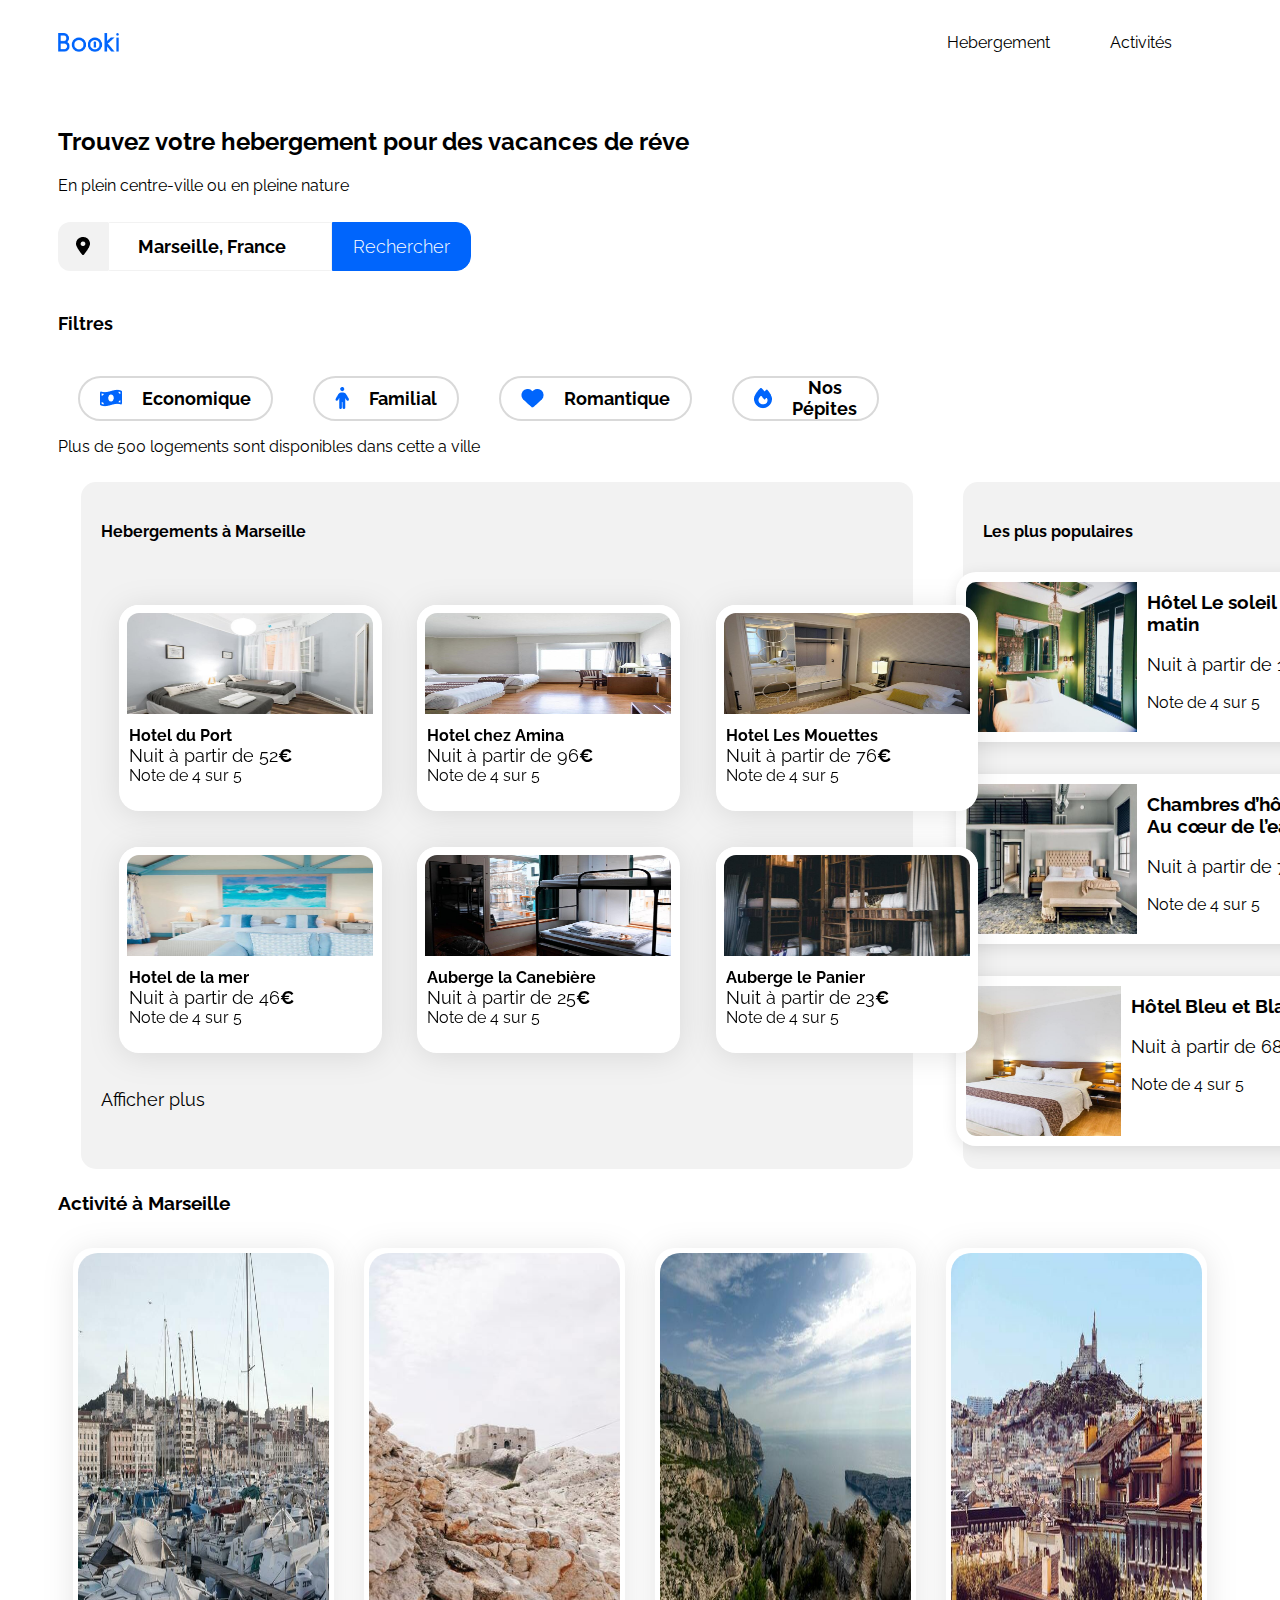
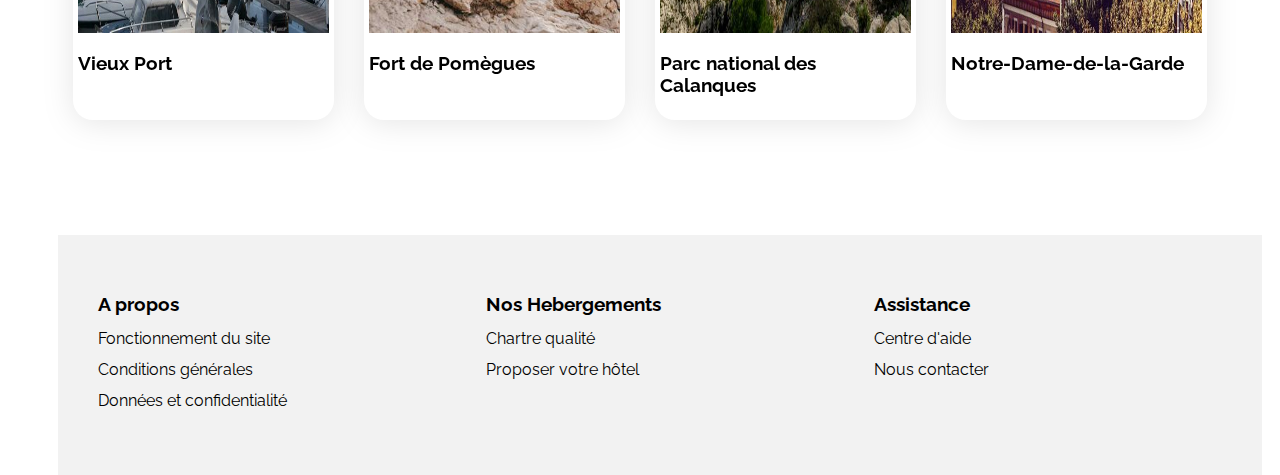
==== index.html @ b2bcaf1e "final booki" ====
<!DOCTYPE html>
<html lang="fr">

<head>
    <meta charset="UTF-8">
    <meta name="viewport" content="width=device-width, initial-scale=1.0">
    <title>Booki</title>
    <link rel="preconnect" href="https://fonts.googleapis.com">
    <link rel="preconnect" href="https://fonts.gstatic.com" crossorigin>
    <link href="https://fonts.googleapis.com/css2?family=Raleway:wght@400;500;700&display=swap" rel="stylesheet">
    <link rel="stylesheet" href="https://cdnjs.cloudflare.com/ajax/libs/font-awesome/6.2.1/css/all.min.css"
        integrity="sha512-MV7K8+y+gLIBoVD59lQIYicR65iaqukzvf/nwasF0nqhPay5w/9lJmVM2hMDcnK1OnMGCdVK+iQrJ7lzPJQd1w=="
        crossorigin="anonymous" referrerpolicy="no-referrer" />
    <!-- <link rel="stylesheet" href="./css/normalizer.css"> -->
    <link rel="stylesheet" href="./css/style.css?v=1">
</head>

<body>
    <div class="main-container">
        <header>
            <img class="imglogo" src="images/logo/Booki.png" alt="Booki">
            <div class="container-header-link"><a href="#">Hebergement</a><a href="#">Activités</a></div>
        </header>
        <h2>Trouvez votre hebergement pour des vacances de réve</h2>
        <h5>En plein centre-ville ou en pleine nature</h5>
        <form action="#" method="post">
            <div><img src="images/Marqueur.png" alt="Marqueur" /></div><input type="search"
                placeholder="Marseille, France"><button class="searchbar-smartphone" type="button"><img
                    src="images/Button.png" alt="La Loupe"></button><button class="searchbar-pc"
                type="button">Rechercher</button>
        </form>
                <h6>Filtres</h6>
        <ul class="ul-header">
            <li class="header-li"><button><img src="images/Vector.png" alt="Vector">Economique</button></li>
            <li class="header-li"><button><img src="images/bonhomme.png" alt="bonhomme">Familial</button></li>
            <li class="header-li"><button><img src="images/Coeur.png" alt="Coeur">Romantique</button></li>
            <li class="header-li"><button><img src="images/Pepite.png" alt="Pepite">Nos Pépites</button></li>
        </ul>
        <section>
            <h5>Plus de 500 logements sont disponibles dans cette a ville</h5>
        </section>
        <main>
            <section class="hebergements-and-populaires">
                <div class="hebergements">
                    <h1>Hebergements à Marseille</h1>

                    <div class="hebergementcard">
                        <article class="card">
                            <img class="img" src="images/hebergements/fred-kleber.jpg" alt="Hotel du Port">
                            <div class="card-content">
                                <div class="card-txt">
                                    <h3 class="card-title">Hotel du Port</h3>
                                    <p class="card-subtitle">Nuit à partir de 52<span class="euro">€</span></p>
                                </div>
                                <div class="card-rating">
                                    <i class="fa-xs fa-solid fa-star" aria-hidden="true"></i>
                                    <i class="fa-xs fa-solid fa-star" aria-hidden="true"></i>
                                    <i class="fa-xs fa-solid fa-star" aria-hidden="true"></i>
                                    <i class="fa-xs fa-solid fa-star" aria-hidden="true"></i>
                                    <i class="fa-xs fa-solid fa-star neutral-star" aria-hidden="true"></i>
                                    <span class="sr-only">Note de 4 sur 5</span>
                                </div>
                            </div>
                        </article>

                        <article class="card">
                            <img class="img" src="images/hebergements/febrian-zakaria.jpg" alt="Hotel chez Amina">
                            <div class="card-content">
                                <div class="card-txt">
                                    <h3 class="card-title">Hotel chez Amina</h3>
                                    <p class="card-subtitle">Nuit à partir de 96<span class="euro">€</span></p>
                                </div>
                                <div class="card-rating">
                                    <i class="fa-xs fa-solid fa-star" aria-hidden="true"></i>
                                    <i class="fa-xs fa-solid fa-star" aria-hidden="true"></i>
                                    <i class="fa-xs fa-solid fa-star" aria-hidden="true"></i>
                                    <i class="fa-xs fa-solid fa-star" aria-hidden="true"></i>
                                    <i class="fa-xs fa-solid fa-star neutral-star" aria-hidden="true"></i>
                                    <span class="sr-only">Note de 4 sur 5</span>
                                </div>
                            </div>
                        </article>
                        <article class="card">
                            <img class="img" src="images/hebergements/reisetopia.jpg" alt="Hotel Les Mouettes">
                            <div class="card-content">
                                <div class="card-txt">
                                    <h3 class="card-title">Hotel Les Mouettes</h3>
                                    <p class="card-subtitle">Nuit à partir de 76<span class="euro">€</span></p>
                                </div>
                                <div class="card-rating">
                                    <i class="fa-xs fa-solid fa-star" aria-hidden="true"></i>
                                    <i class="fa-xs fa-solid fa-star" aria-hidden="true"></i>
                                    <i class="fa-xs fa-solid fa-star" aria-hidden="true"></i>
                                    <i class="fa-xs fa-solid fa-star" aria-hidden="true"></i>
                                    <i class="fa-xs fa-solid fa-star neutral-star" aria-hidden="true"></i>
                                    <span class="sr-only">Note de 4 sur 5</span>
                                </div>
                            </div>
                        </article>

                            <article class="card">
                                <img class="img" src="images/hebergements/annie-spratt.jpg" alt="Hotel de la mer">
                                <div class="card-content">
                                    <div class="card-txt">
                                        <h3 class="card-title">Hotel de la mer</h3>
                                        <p class="card-subtitle">Nuit à partir de 46<span class="euro">€</span></p>
                                    </div>
                                    <div class="card-rating">
                                        <i class="fa-xs fa-solid fa-star" aria-hidden="true"></i>
                                        <i class="fa-xs fa-solid fa-star" aria-hidden="true"></i>
                                        <i class="fa-xs fa-solid fa-star" aria-hidden="true"></i>
                                        <i class="fa-xs fa-solid fa-star" aria-hidden="true"></i>
                                        <i class="fa-xs fa-solid fa-star neutral-star" aria-hidden="true"></i>
                                        <span class="sr-only">Note de 4 sur 5</span>
                                    </div>
                                </div>
                            </article>

                            <article class="card">
                                <img class="img" src="images/hebergements/marcus-loke.jpg" alt="Auberge la Canebière">
                                <div class="card-content">
                                    <div class="card-txt">
                                        <h3 class="card-title">Auberge la Canebière</h3>
                                        <p class="card-subtitle">Nuit à partir de 25<span class="euro">€</span></p>
                                    </div>
                                    <div class="card-rating">
                                        <i class="fa-xs fa-solid fa-star" aria-hidden="true"></i>
                                        <i class="fa-xs fa-solid fa-star" aria-hidden="true"></i>
                                        <i class="fa-xs fa-solid fa-star" aria-hidden="true"></i>
                                        <i class="fa-xs fa-solid fa-star" aria-hidden="true"></i>
                                        <i class="fa-xs fa-solid fa-star neutral-star" aria-hidden="true"></i>
                                        <span class="sr-only">Note de 4 sur 5</span>
                                    </div>
                                </div>
                            </article>


                        <article class="card">
                                <img class="img" src="images/hebergements/nicate-lee.jpg" alt="Auberge le Panier">
                                <div class="card-content">
                                    <div class="card-txt">
                                        <h3 class="card-title">Auberge le Panier</h3>
                                        <p class="card-subtitle">Nuit à partir de 23<span class="euro">€</span></p>
                                    </div>
                                    <div class="card-rating">
                                        <i class="fa-xs fa-solid fa-star" aria-hidden="true"></i>
                                        <i class="fa-xs fa-solid fa-star" aria-hidden="true"></i>
                                        <i class="fa-xs fa-solid fa-star" aria-hidden="true"></i>
                                        <i class="fa-xs fa-solid fa-star" aria-hidden="true"></i>
                                        <i class="fa-xs fa-solid fa-star neutral-star" aria-hidden="true"></i>
                                        <span class="sr-only">Note de 4 sur 5</span>
                                    </div>
                                </div>
                        </article>
                    <p>Afficher plus</p>
                    
                    </div>
                    
                </div>
                    
                <div class="populaires">
                    <h4>Les plus populaires</h4>
                    <div class="populaires-cards">
                        <article class="cards2">
                            <img src="./images/hebergements/emile-guillemot.jpg"
                                alt="Image de la chambre d'hôtel montrant un lit">
                            <div class="containercard-content2">
                                <div class="card-txt">
                                    <h3 class="card-title">Hôtel Le soleil du matin</h3>
                                    <p class="card-subtitle">Nuit à partir de 128<span class="euro">€</span></p>
                                </div>
                                <div class="card-rating">
                                    <i class="fa-xs fa-solid fa-star" aria-hidden="true"></i>
                                    <i class="fa-xs fa-solid fa-star" aria-hidden="true"></i>
                                    <i class="fa-xs fa-solid fa-star" aria-hidden="true"></i>
                                    <i class="fa-xs fa-solid fa-star" aria-hidden="true"></i>
                                    <i class="fa-xs fa-solid fa-star neutral-star" aria-hidden="true"></i>
                                    <span class="sr-only">Note de 4 sur 5</span>
                                </div>
                            </div>
                        </article>
                        <article class="cards2">
                            <img src="./images/hebergements/aw-creative.jpg"
                                alt="Image de la chambre d'hôtel montrant un lit">
                            <div class="containercard-content2">
                                <div class="card-txt">
                                    <h3 class="card-title">Chambres d’hôtes Au cœur de l’eau</h3>
                                    <p class="card-subtitle">Nuit à partir de 71<span class="euro">€</span></p>
                                </div>
                                <div class="card-rating">
                                    <i class="fa-xs fa-solid fa-star" aria-hidden="true"></i>
                                    <i class="fa-xs fa-solid fa-star" aria-hidden="true"></i>
                                    <i class="fa-xs fa-solid fa-star" aria-hidden="true"></i>
                                    <i class="fa-xs fa-solid fa-star" aria-hidden="true"></i>
                                    <i class="fa-xs fa-solid fa-star neutral-star" aria-hidden="true"></i>
                                    <span class="sr-only">Note de 4 sur 5</span>
                                </div>
                            </div>
                        </article>
                        <article class="cards2">
                            <img src="./images/hebergements/febrian-zakaria2.jpg"
                                alt="Image de la chambre d'hôtel montrant un lit">
                            <div class="containercard-content2">
                                <div class="card-txt">
                                    <h3 class="card-title">Hôtel Bleu et Blanc</h3>
                                    <p class="card-subtitle">Nuit à partir de 68<span class="euro">€</span></p>
                                </div>
                                <div class="card-rating">
                                    <i class="fa-xs fa-solid fa-star" aria-hidden="true"></i>
                                    <i class="fa-xs fa-solid fa-star" aria-hidden="true"></i>
                                    <i class="fa-xs fa-solid fa-star" aria-hidden="true"></i>
                                    <i class="fa-xs fa-solid fa-star" aria-hidden="true"></i>
                                    <i class="fa-xs fa-solid fa-star neutral-star" aria-hidden="true"></i>
                                    <span class="sr-only">Note de 4 sur 5</span>
                                </div>
                            </div>
                        </article>
                    </div>
                </div>
            </section>

            <h3 id="title-h3-marseilles">Activité à Marseille</h3>
            <div class="activites">
                <div class="cards1">
                    <img class="img2" src="images/activites/reno-laithienne.jpg" alt="Vieux Port">
                    <h3 class="card-title">Vieux Port</h3>
                </div>
                <div class="cards1">
                    <img class="img2" src="images/activites/paul-hermann.jpg" alt="Fort de Pomègues">
                    <h3 class="card-title">Fort de Pomègues</h3>
                </div>
                <div class="cards1">
                    <img class="img2" src="images/activites/kilyan-sockalingum.jpg" alt="Parc national des Calanques">
                    <h3 class="card-title">Parc national des Calanques</h3>
                </div>
                <div class="cards1">
                    <img class="img2" src="images/activites/florian-wehde.jpg" alt="Notre-Dame-de-la-Garde">
                    <h3 class="card-title">Notre-Dame-de-la-Garde</h3>
                </div>
            </div>

        </main>

        <footer>
            <div class="articlefooter">
                <h3 class="card-title-h3-footer">A propos</h3>
                <ul>
                    <li class="footer-li">Fonctionnement du site</li>
                    <li class="footer-li">Conditions générales</li>
                    <li class="footer-li">Données et confidentialité</li>
                </ul>
            </div>
            <div class="articlefooter">
                <h3 class="card-title-h3-footer">Nos Hebergements</h3>
                <ul>
                    <li class="footer-li">Chartre qualité</li>
                    <li class="footer-li">Proposer votre hôtel</li>
                </ul>
            </div>
            <div class="articlefooter">
                <h3 class="card-title-h3-footer">Assistance</h3>
                <ul>
                    <li class="footer-li">Centre d'aide</li>
                    <li class="footer-li">Nous contacter</li>
                </ul>
            </div>
        </footer>
    </div>
</body>

</html>
---- css/normalizer.css ----
/* normalize.css v8.0.1 | MIT License | github.com/necolas/normalize.css */
html {
    line-height: 1.15;
    -webkit-text-size-adjust: 100%
}

body {
    margin: 0
}

main {
    display: block
}

h1 {
    font-size: 2em;
    margin: .67em 0
}

hr {
    box-sizing: content-box;
    height: 0;
    overflow: visible
}

pre {
    font-family: monospace,monospace;
    font-size: 1em
}

a {
    background-color: transparent
}

abbr[title] {
    border-bottom: none;
    text-decoration: underline;
    text-decoration: underline dotted
}

b,strong {
    font-weight: bolder
}

code,kbd,samp {
    font-family: monospace,monospace;
    font-size: 1em
}

small {
    font-size: 80%
}

sub,sup {
    font-size: 75%;
    line-height: 0;
    position: relative;
    vertical-align: baseline
}

sub {
    bottom: -.25em
}

sup {
    top: -.5em
}

img {
    border-style: none
}

button,input,optgroup,select,textarea {
    font-family: inherit;
    font-size: 100%;
    line-height: 1.15;
    margin: 0
}

button,input {
    overflow: visible
}

button,select {
    text-transform: none
}

[type=button],[type=reset],[type=submit],button {
    -webkit-appearance: button
}

[type=button]::-moz-focus-inner,[type=reset]::-moz-focus-inner,[type=submit]::-moz-focus-inner,button::-moz-focus-inner {
    border-style: none;
    padding: 0
}

[type=button]:-moz-focusring,[type=reset]:-moz-focusring,[type=submit]:-moz-focusring,button:-moz-focusring {
    outline: 1px dotted ButtonText
}

fieldset {
    padding: .35em .75em .625em
}

legend {
    box-sizing: border-box;
    color: inherit;
    display: table;
    max-width: 100%;
    padding: 0;
    white-space: normal
}

progress {
    vertical-align: baseline
}

textarea {
    overflow: auto
}

[type=checkbox],[type=radio] {
    box-sizing: border-box;
    padding: 0
}

[type=number]::-webkit-inner-spin-button,[type=number]::-webkit-outer-spin-button {
    height: auto
}

[type=search] {
    -webkit-appearance: textfield;
    outline-offset: -2px
}

[type=search]::-webkit-search-decoration {
    -webkit-appearance: none
}

::-webkit-file-upload-button {
    -webkit-appearance: button;
    font: inherit
}

details {
    display: block
}

summary {
    display: list-item
}

template {
    display: none
}

[hidden] {
    display: none
}
---- css/style.css ----
/****** General ***********/

* {
    font-family: 'Raleway', sans-serif;
    padding: 0;
}

:root {
    --main-color: #0065FC;
    --main-bg-color: #F2F2F2;
    --filter-bg-color: #DEEBFF;
}

.fa-solid {
    color: var(--main-color);
}

.main-container {
    height: 100%;
    width: 100%;
    margin: 0 auto;
    padding: 0 50px;
    box-sizing: border-box;
}

.euro {
    font-weight: 700;
}

/****** Hebergements And Populaires ***********/

.hebergements-and-populaires {
    display: flex;
    margin: 2%;
    width: 100%;
    height: 70%;

}

/****** Hebergements ***********/

.hebergements {

    padding: 20px;
    margin-right: 25px;
    background: #F2F2F2;
    border-radius: 15px;
    height: 80%;
    width: 68%;
}

.hebergementcard {
    display: flex;
    flex-wrap: wrap;
    width: 895px;
    height: 470px;
    margin-top: 46px;
    margin-bottom: 92px;
}





h1,
h4 {
    font-size: 100%;
    margin-top: 20px;
}

/* card hebergements */


p {
    font-family: 'Raleway';
    font-style: normal;
    font-size: 18px;
    line-height: 21px;

}

.hebergements .card {

    background-color: white;
    border-radius: 20px;

    filter: drop-shadow(0px 3px 15px rgba(0, 0, 0, 0.1));
    padding: 0px 0px 26px;

    margin: 2%;
    flex: 1;

}

.hebergements .card .img {
    height: 101px;
    width: 246px;
    border-top-left-radius: 20px;
    border-top-right-radius: 20px;
    border: 8px solid #FFFFFF;
}

.hebergements .card .card-content {
    margin-left: 10px;
}

.hebergements .card .card-txt,
.hebergements .card .card-rating,
.hebergements .card .card-subtitle,
.hebergements .card .card-content .card-txt .card-title {

    margin: 0px;

}

.hebergements .card .card-rating {

    height: 10%;
}

.hebergements .card-title {
    font-size: 16px;
    margin-top: 20px;
}

/****** Populaires ***********/

.populaires {
    /* background color white populaire */
    display: flex;
    flex-direction: column;
    padding: 20px;
    margin: 0;
    margin-left: 25px;
    background: #F2F2F2;
    border-radius: 15px;
    width: 28%;
}

.populaires-cards img {
    width: 45%;
    height: 33%;
    border-top-left-radius: 20px;
    border-bottom-left-radius: 20px;
    margin-bottom: 5px;
    margin: 0;
    margin-top: 10px;
    margin-bottom: 4px;
}

.populaires-cards {
    display: flex;
    flex-direction: column;
    align-items: center;
    gap: 32px;
    width: 100%;
    height: 70%;
    margin-top: 3%;
}

.populaires-cards .card-content {
    width: 67%;
    height: 100px;
    padding-left: 15px;
    display: flex;
    flex-direction: column;
    justify-content: space-between;
    box-sizing: border-box;
}

.populaires-cards .card-content .card-subtitle {
    margin: 0;
}

.populaires-cards .card-content .card-rating {
    margin-bottom: 5px;
}

.activites {
    display: flex;
    flex-wrap: wrap;
    background: white;
    width: 100%;
    border-radius: 25px;
}

/* 
#title-h3-marseilles {
    position: relative;
    top: 20px;
    left: 20px;
}

.title-display-more {
    margin-top: 0%;
    position: relative;
    font-size: 18px;
} */

footer {
    display: flex;
    align-items: flex-start;
    padding: 20px;
    margin-top: 100px;
    justify-content: space-between;
    background-color: #F2F2F2;
    width: 100%;
    height: 200px;
    margin-bottom: -30px;
}

footer div,
footer ul {
    display: flex;
    flex-direction: column;
    align-items: left;
    height: 163px;
    width: 300px;
    margin: 0;
    padding: 0;
}

footer .card-title-h3-footer {
    text-align: left;
    margin-bottom: -7px;
}

.footer-li {
    display: flex;
    justify-content: flex-start;
    align-items: flex-start;
    text-align: left;
    margin: 0;
    flex: none;
    order: 1;
    flex-grow: 0;
    margin: 6px 0;
}

/* Activities */


.activites .cards1 .img2 {
    width: 100%;
    height: 380px;
    border-top-left-radius: 20px;
    border-top-right-radius: 20px;
}

.activites .cards1 {
    display: flex;
    flex: 20%;
    flex-direction: column;
    background-color: white;
    border-radius: 20px;
    padding: 5px;
    filter: drop-shadow(0px 3px 15px rgba(0, 0, 0, 0.1));
    margin: 15px;
    width: 50%;
}

.populaires-cards .cards2 {
    display: flex;
    width: 380px;
    height: 170px;
    background: white;
    box-shadow: 0px 3px 15px rgba(0, 0, 0, 0.1);
    border-radius: 20px;
}

.populaires-cards .cards2 img {
    padding: 10px;
    margin: 0;
    height: 150px;
}

.containercard-content2 {
    display: flex;
    flex-direction: column;
    padding: 0px;
    margin: 0;
    width: 226px;
    height: auto;
}

footer .articlefooter {
    border-top: 20px;
    border-bottom: 20px;
    border-left: 20px;
    border-right: 20px;
    display: flex;
    flex-direction: column;
    align-items: flex-start;
    padding: 20px;
    gap: 15px;
    width: 446.67px;
    height: 163px;
}

header {
    display: flex;
    align-items: center;
    justify-content: space-between;

}

header .imglogo {
    width: 61.09px;
    height: 19px;
}

header .container-header-link {
    display: flex;
    justify-content: flex-end;
}

header a {
    color: black;
    margin-top: 0;
    margin-right: 40px;
    text-decoration: none;
    padding: 25px 10px;
}

header a:hover {
    border-top: 2px solid #0065FC;
    color: #0065FC;
    margin-top: 2px;
    padding-top: -4px;
    padding-bottom: 5px;
}

h2 {
    margin-top: 50px;
}

h5 {
    margin-top: 10px;
    font-family: 'Raleway';
    font-style: normal;
    font-weight: 400;
    font-size: 16px;
    line-height: 19px;
}

.ul-header {
    display: flex;
    list-style: none;
    width: 10px;
}

ul .header-li {
    margin: 0 20px;
}

ul img {
    margin: 0 20px;
}

.header-li button {
    font-family: 'Raleway';
    font-style: normal;
    font-weight: 700;
    font-size: 18px;
    border: black;
    border: 2px solid #D9D9D9;
    border-radius: 25px;
    width: auto;
    display: flex;
    justify-content: space-around;
    align-items: center;
    height: 45px;
    text-align: center;
    vertical-align: center;
    padding-right: 20px;
    background-color: white;
}

.header-li button:hover {
    background-color: #DEEBFF;
}


.main-container .header-li {
    font-family: 'Raleway';
    font-style: normal;
    font-weight: 700;
    font-size: 18px;
    line-height: 21px;
    text-align: center;
}

.main-container h6 {
    font-family: 'Raleway';
    font-style: normal;
    font-weight: 700;
    font-size: 18px;
    line-height: 21px;
    text-align: left;
}

/* Formulaire */

.searchbar-pc {
    display: block;
}

.searchbar-smartphone {
    display: none;
}

form div,
input,
form button {
    height: 49px;
}

form {
    display: flex;
    align-items: center;
}

form div {
    width: 50px;
    background: #F2F2F2;
    border-top-left-radius: 25%;
    border-bottom-left-radius: 25%;
}

form div img {
    position: relative;
    width: 14px;
    height: 18px;
    left: 18px;
    top: 15px;
}

form button {
    border: none;
    background: #0065FC;
    border: 1px solid #0065FC;
    border-radius: 0px 15px 15px 0px;
    font-family: 'Raleway';
    font-style: normal;
    font-weight: 300;
    font-size: 18px;
    line-height: 21px;
    text-align: center;
    color: #FFFFFF;
    padding: 0 20px;
}

form input {
    border-radius: 1.5%;
    border: solid 0.9px #F2F2F2;
    font-family: 'Raleway';
    font-style: normal;
    font-weight: 700;
    font-size: 18px;
}

form input::placeholder {
    color: black;
    text-align: center;
}

ul .header-li:last-child button {
    width: 100%;
}

/* Le code ci-dessous correspond à la version responsive uniquement */
/****** Media queries ***********/


@media (max-width: 1024px) {

    header {
        width: 85%;
    }

    .activites {
        width: 85%;
        padding-top: 37px;
    }

    h6 {
        width: 85%;
    }

    .activites .cards1 {
        width: 170px;
        display: flex;
        flex: 1 0 90px;
        height: 293px;
    }

    .activites .cards1 .img2 {
        width: 100%;
        height: 200px;
        border-top-left-radius: 20px;
        border-top-right-radius: 20px;
    }

    .main-container {
        height: 100%;
        width: 100%;
        padding: 0px;
        margin: 0 43px;
    }

    .container-header-link {
        margin-right: -40px;
    }

    .hebergements-and-populaires {
        margin: 0;
        flex-direction: column;
        width: 85%;
    }

    .hebergements {
        margin: 0;
        width: 100%;

    }

    .hebergementcard {
        width: 718px;
        height: 554px;
        margin-left: 31px;
        margin: 0 0px;
        padding: 0px;

    }

    .hebergements .card .img {
        width: 195px;
    }

    .hebergements article.card {
        flex: 1;
        width: 177px;
        height: 165px;

    }

    #title-h3-marseilles {
        top: 32px;
    }

    .populaires {
        flex: 85%;
        margin-left: 0;
        margin-top: 25px;
        width: 100%;
        padding-bottom: 43px;
    }

    .populaires-cards {
        display: flex;
        flex-direction: row;
        width: 100%;
    }

    .populaires-cards .cards2 {
        width: 222px;
        height: auto;

    }

    .populaires-cards .card-title {
        font-size: 14px;
    }

    .populaires-cards .card-subtitle {
        font-size: 13px;
    }

    .ul-header {
        display: flex;
        margin: 27px;
        width: 279px;
    }

    footer {
        display: flex;
        width: 85%;
    }

    footer div,
    footer ul {
        width: 100%;
    }

    footer .articlefooter {
        padding: 0px;
        width: 30%;
    }


    .populaires-cards .cards2 img {
        height: 122px;

    }

    ul .header-li button {
        font-size: 13px;
        margin-left: 0px;
        width: 155px;
    }

    ul .header-li {
        margin: 0 23px;

    }

    ul .header-li:last-child button {
        margin-right: 0;
    }

}


@media (max-width: 768px) {

    .searchbar-pc {
        display: none;
    }

    .searchbar-smartphone {
        display: block;
    }

    form button {
        border: none;
        background: none;
        border: none;
        border-radius: 0px 15px 15px 0px;
        font-family: 'Raleway';
        font-style: normal;
        font-weight: 300;
        font-size: 18px;
        line-height: 21px;
        text-align: center;
        color: #FFFFFF;
        padding: 0;
    }

    .main-container {
        padding: 0;
        margin: 0;
    }

    .imglogo,
    h2,
    h5 {
        display: block;
        width: 100%;
        margin: 0 auto;
        margin-bottom: 10px;
    }

    header {
        display: block;
        width: 100%;
        flex-direction: column;
        margin: 0 auto;
        margin-top: 35px;
        margin-bottom: 30px;
        width: 100%;

    }

    header .container-header-link a {
        border-top: 0px;
        width: 100%;
        margin: 0;
        border-bottom: 2px solid lightgrey;
        text-align: center;
    }

    header .container-header-link a:hover {
        border-bottom: 2px solid #0065FC;
    }

    header .container-header-link {
        max-width: 768px;
        margin: 0;
    }

    h5,
    h2 {
        inline-size: 370px;
        overflow-wrap: break-word;
        margin-top: 20px;
        margin-bottom: 20px;
        font-size: 1.5rem;
    }

    h6 {
        margin-left: 19px;
    }

    form {
        margin: 35px 11px;
    }

    .ul-header {
        display: flex;
        flex-wrap: wrap;
        width: 100%;
        margin: 0 auto;
    }

    .header-li button {
        padding: 20px;

    }

    .header-li {
        padding: 9px;
        width: 121px;
        margin: 0;
    }

    .hebergements-and-populaires {
        display: flex;
        flex-direction: column-reverse;
        max-width: 768px;
        width: 110%;
    }

    .hebergementcard {
        margin-top: 91px;
        margin-left: 0px;
        width: 100%;
        margin-top: 10px;
        height: 100%;
    }

    .hebergements .card .img {
        width: 307.33px;
        height: 124px;
    }

    .hebergements article.card {
        width: 404px;
        height: 200px;
        margin: 20px 0;
    }

    h1,
    h4 {
        font-size: 100%;
    }

    .activites {
        display: flex;
        flex-direction: column;
        height: 100%;
        margin: 0 auto;
        padding: 0;
        width: 100%;
    }

    .cards1 .img2 {
        width: 307px;;
        height: 141px;
    }

    /* Populaires */

    .populaires-cards {
        display: flex;
        flex-direction: column;
        width: 119%;
        height: auto;

    }

    .populaires-cards .cards2 {
        display: flex;
        align-items: center;
        width: 345px;
        height: 145px;
    }

    .populaires-cards .cards2 img {
        max-width: 90.67px;
        max-height: 126px;
    }

    .populaires {
        display: block;
        margin: 0;
        align-items: center;
        width: 87%;
        padding: 10px;
        margin-left: 0px;
    }

    .populaires-cards {
        display: flex;
        flex-direction: column;
        width: 100%;
    }

    .hebergements {
        display: flex;
        flex-wrap: wrap;
        width: 108px;
        background: none;
    }

    #title-h3-marseilles {
        margin-left: 21px;
    }

    .activites .cards1 {
        display: flex;
        margin: 30px 16px;
        width: 86%;
        height: auto;
    }

    footer {
        display: flex;
        flex-direction: column;
        height: 473px;
        margin: 0;
        padding: 0 0 20px 0;
        margin-top: 20px;
        width: 100%;
    }

    h5 {
        font-size: 14px;
    }

    ul img {
        margin-left: 0px;
        margin-right: 0px;
        padding: 0px;
    }

    footer .articlefooter {
        padding: 0px;
        width: 58%;
    }

    main,
    .activites {
        height: auto;
    }
}
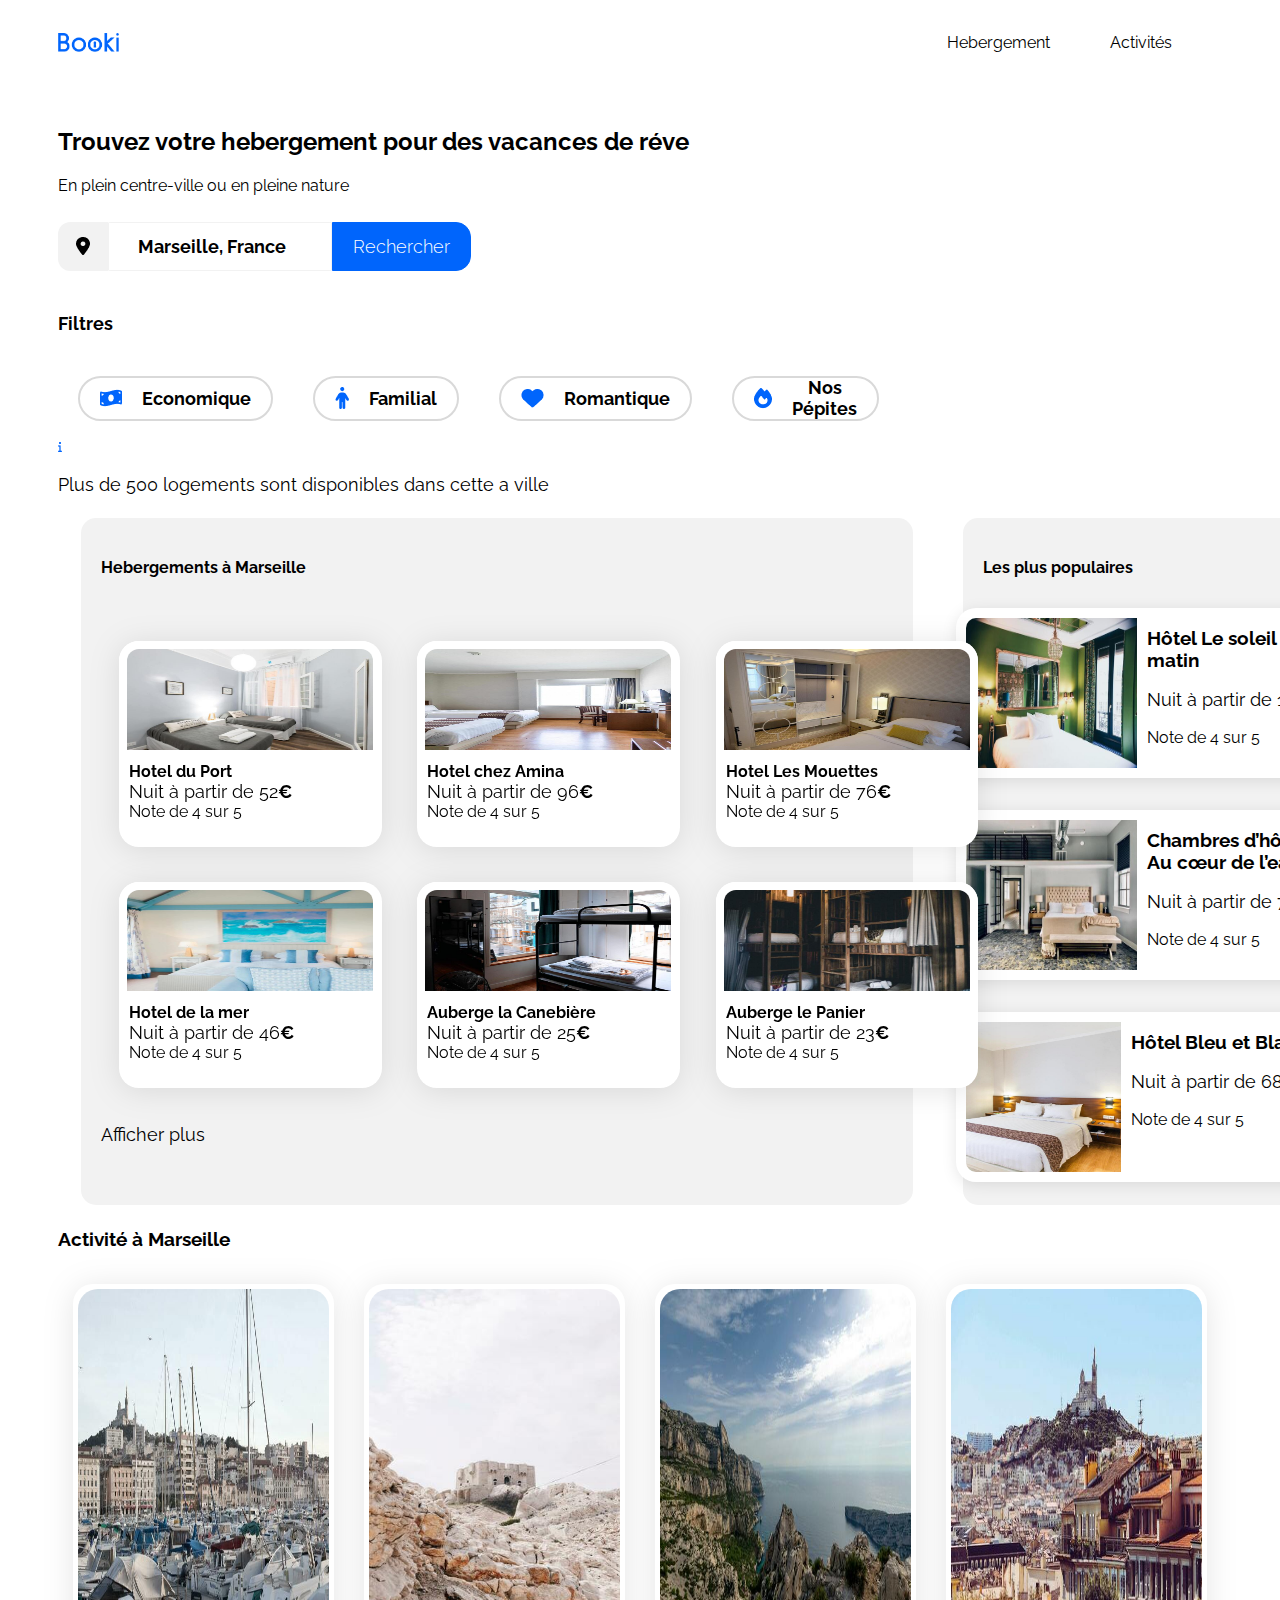
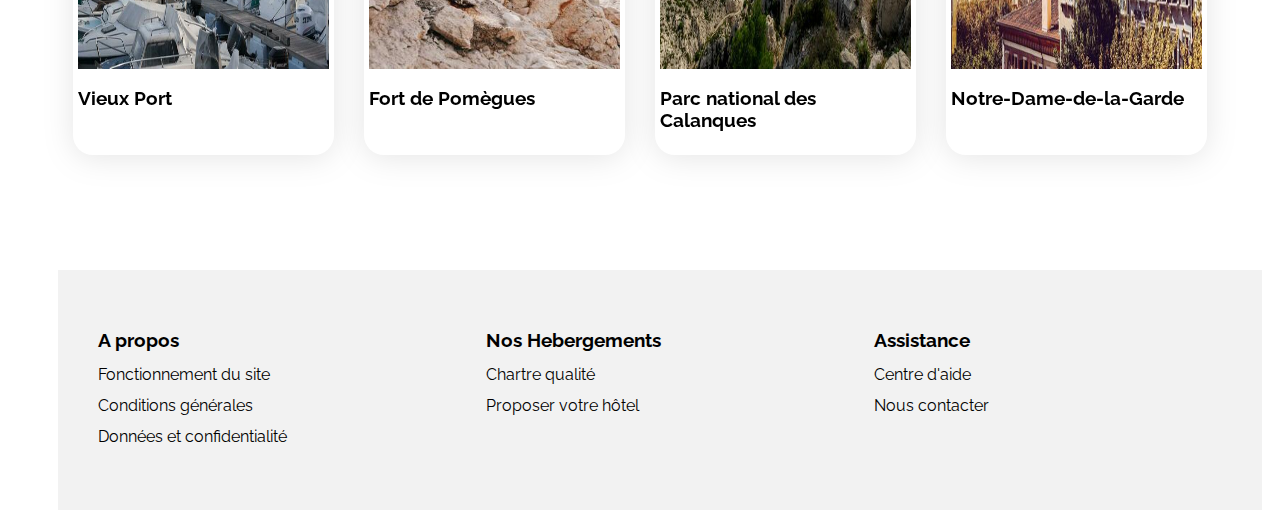
==== commit c63fced0: "modification responsive tabelle/mobile" ====
--- a/index.html
+++ b/index.html
@@ -36,9 +36,9 @@
             <li class="header-li"><button><img src="images/Coeur.png" alt="Coeur">Romantique</button></li>
             <li class="header-li"><button><img src="images/Pepite.png" alt="Pepite">Nos Pépites</button></li>
         </ul>
-        <section>
-            <h5>Plus de 500 logements sont disponibles dans cette a ville</h5>
-        </section>
+        
+            <img src="images/info.png"alt="info"><p>Plus de 500 logements sont disponibles dans cette a ville</p>
+        
         <main>
             <section class="hebergements-and-populaires">
                 <div class="hebergements">
--- a/css/style.css
+++ b/css/style.css
@@ -184,18 +184,7 @@
     border-radius: 25px;
 }
 
-/* 
-#title-h3-marseilles {
-    position: relative;
-    top: 20px;
-    left: 20px;
-}
-
-.title-display-more {
-    margin-top: 0%;
-    position: relative;
-    font-size: 18px;
-} */
+
 
 footer {
     display: flex;
@@ -464,9 +453,7 @@
     text-align: center;
 }
 
-ul .header-li:last-child button {
-    width: 100%;
-}
+
 
 /* Le code ci-dessous correspond à la version responsive uniquement */
 /****** Media queries ***********/
@@ -479,7 +466,7 @@
     }
 
     .activites {
-        width: 85%;
+        width: 75%;
         padding-top: 37px;
     }
 
@@ -509,7 +496,7 @@
     }
 
     .container-header-link {
-        margin-right: -40px;
+        margin-right: 66px;
     }
 
     .hebergements-and-populaires {
@@ -520,7 +507,7 @@
 
     .hebergements {
         margin: 0;
-        width: 100%;
+        width: 82%;;
 
     }
 
@@ -552,7 +539,7 @@
         flex: 85%;
         margin-left: 0;
         margin-top: 25px;
-        width: 100%;
+        width: 82%;
         padding-bottom: 43px;
     }
 
@@ -563,7 +550,7 @@
     }
 
     .populaires-cards .cards2 {
-        width: 222px;
+        width: 30%;
         height: auto;
 
     }
@@ -584,7 +571,7 @@
 
     footer {
         display: flex;
-        width: 85%;
+        width: 69%;
     }
 
     footer div,
@@ -610,19 +597,20 @@
     }
 
     ul .header-li {
-        margin: 0 23px;
-
-    }
-
-    ul .header-li:last-child button {
-        margin-right: 0;
-    }
+        margin: 0px 13px;
+
+    }
+
 
 }
 
 
 @media (max-width: 768px) {
 
+    p{
+        margin-right: 72px;
+        margin-left: 22px;
+}
     .searchbar-pc {
         display: none;
     }
@@ -651,15 +639,22 @@
         margin: 0;
     }
 
-    .imglogo,
+    
     h2,
     h5 {
         display: block;
         width: 100%;
         margin: 0 auto;
         margin-bottom: 10px;
-    }
-
+        
+    }
+
+    header .imglogo{
+        margin: 0 153px;
+        margin-bottom: 10px;
+
+    }
+    
     header {
         display: block;
         width: 100%;
@@ -709,17 +704,18 @@
         display: flex;
         flex-wrap: wrap;
         width: 100%;
-        margin: 0 auto;
-    }
-
-    .header-li button {
-        padding: 20px;
-
-    }
-
-    .header-li {
+        margin: 0 0px;
+    }
+
+    ul .header-li button {
+        width: 138px;
+        margin-left: 13px;
+        padding: 6px;
+    }
+
+    ul .header-li {
         padding: 9px;
-        width: 121px;
+        width: 147px;
         margin: 0;
     }
 
@@ -739,7 +735,7 @@
     }
 
     .hebergements .card .img {
-        width: 307.33px;
+        width: 295px;
         height: 124px;
     }
 
@@ -752,6 +748,7 @@
     h1,
     h4 {
         font-size: 100%;
+        margin-left: 10px;
     }
 
     .activites {
@@ -763,9 +760,9 @@
         width: 100%;
     }
 
-    .cards1 .img2 {
-        width: 307px;;
-        height: 141px;
+    .activites .cards1 .img2 {
+        width: 313px;
+        height: 134px;
     }
 
     /* Populaires */
@@ -781,7 +778,7 @@
     .populaires-cards .cards2 {
         display: flex;
         align-items: center;
-        width: 345px;
+        width: 331px;
         height: 145px;
     }
 
@@ -794,7 +791,7 @@
         display: block;
         margin: 0;
         align-items: center;
-        width: 87%;
+        width: 85%;
         padding: 10px;
         margin-left: 0px;
     }
@@ -802,7 +799,7 @@
     .populaires-cards {
         display: flex;
         flex-direction: column;
-        width: 100%;
+        width: 98%;
     }
 
     .hebergements {
@@ -852,4 +849,5 @@
     .activites {
         height: auto;
     }
+
 }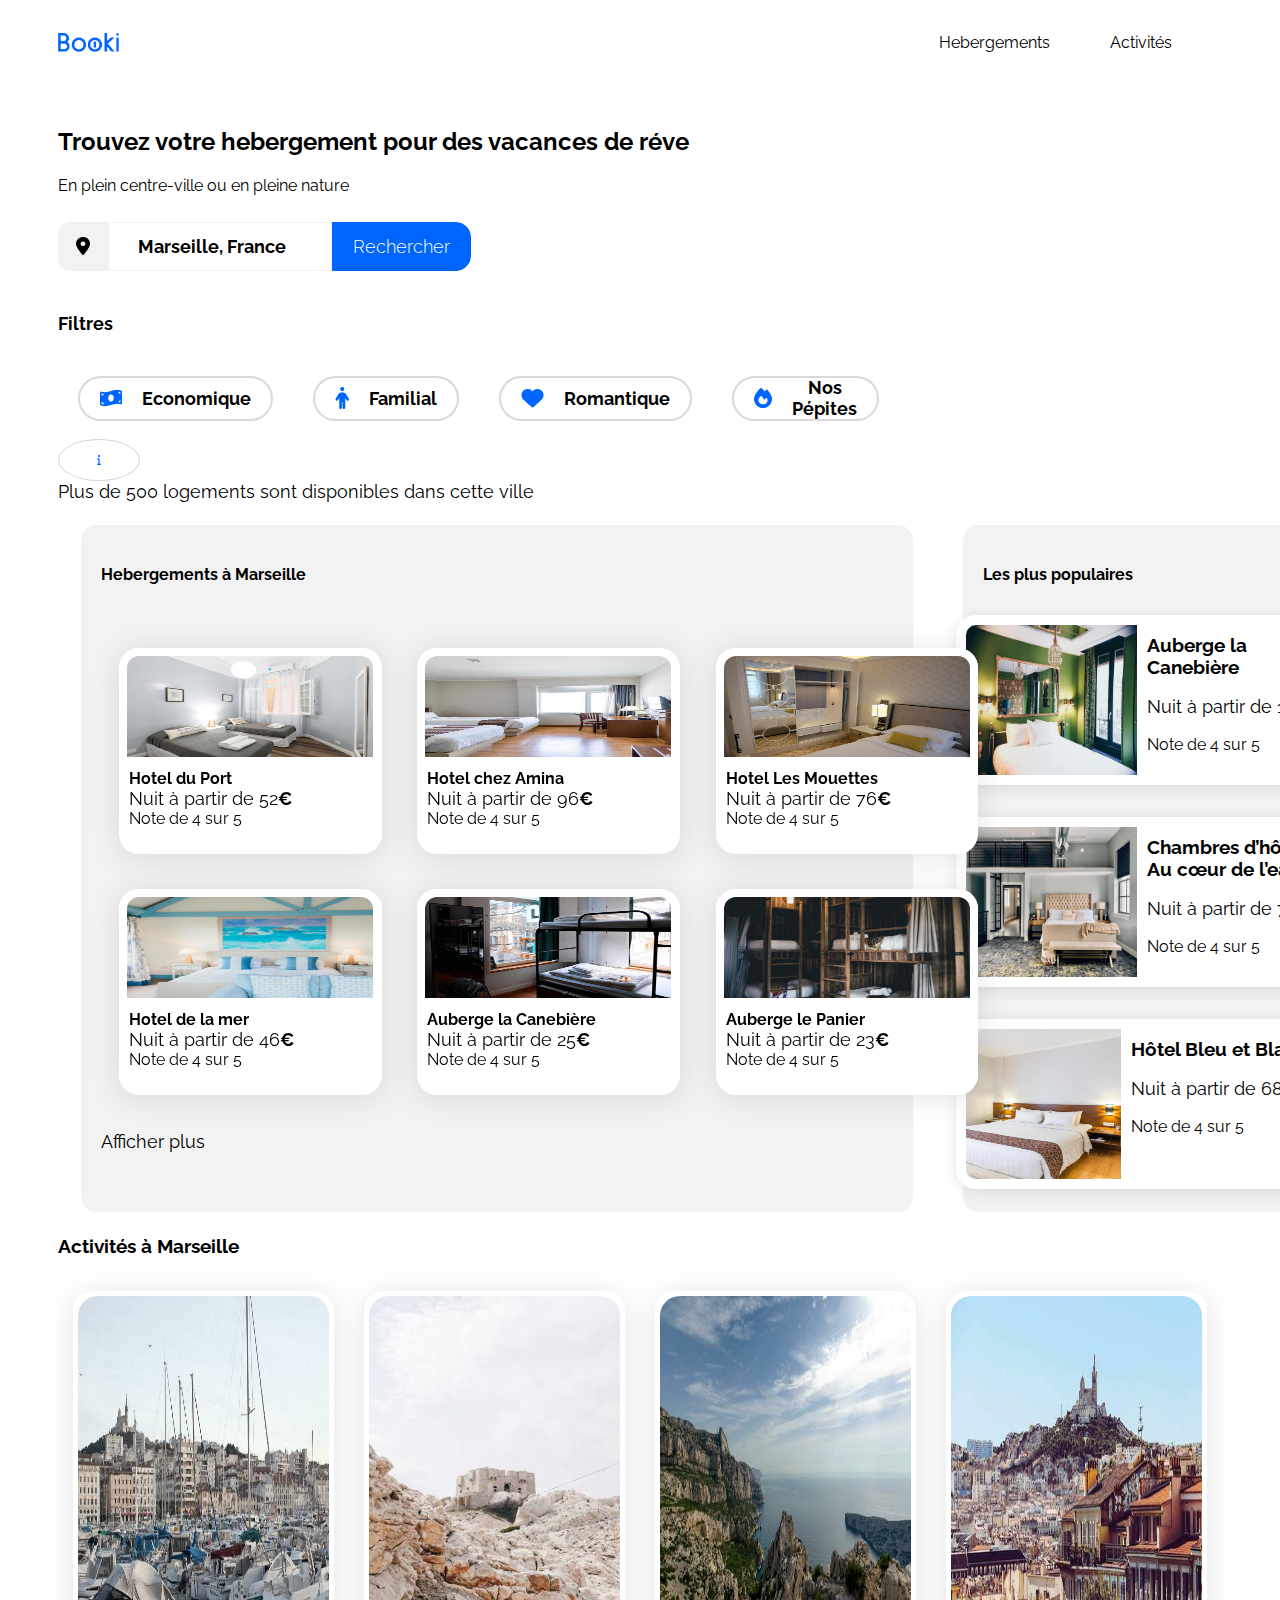
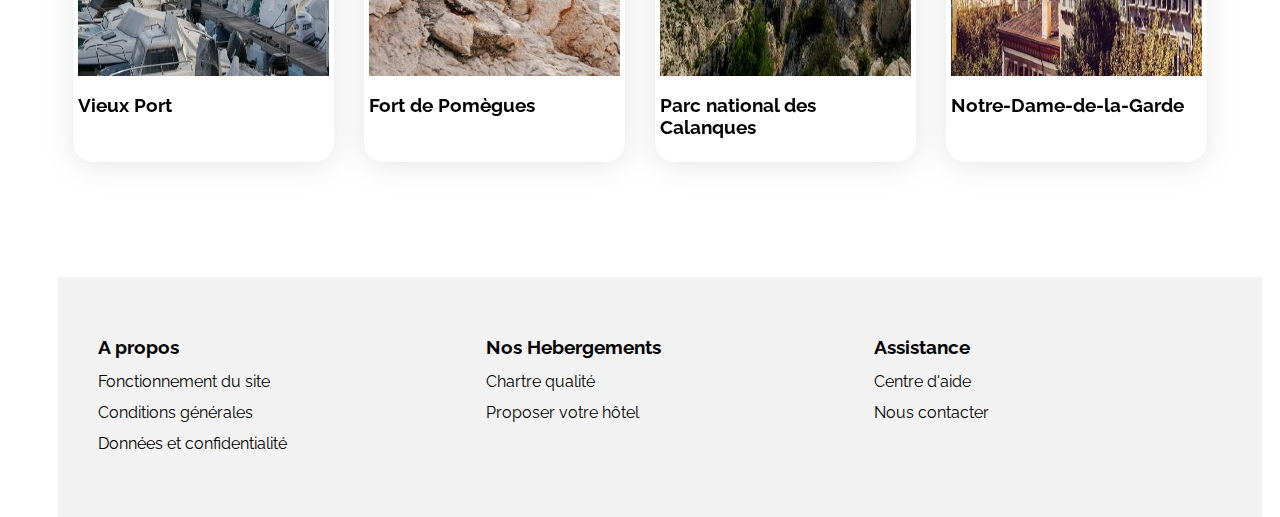
==== commit 0a0e3072: "nouvelle version" ====
--- a/index.html
+++ b/index.html
@@ -11,7 +11,6 @@
     <link rel="stylesheet" href="https://cdnjs.cloudflare.com/ajax/libs/font-awesome/6.2.1/css/all.min.css"
         integrity="sha512-MV7K8+y+gLIBoVD59lQIYicR65iaqukzvf/nwasF0nqhPay5w/9lJmVM2hMDcnK1OnMGCdVK+iQrJ7lzPJQd1w=="
         crossorigin="anonymous" referrerpolicy="no-referrer" />
-    <!-- <link rel="stylesheet" href="./css/normalizer.css"> -->
     <link rel="stylesheet" href="./css/style.css?v=1">
 </head>
 
@@ -19,7 +18,8 @@
     <div class="main-container">
         <header>
             <img class="imglogo" src="images/logo/Booki.png" alt="Booki">
-            <div class="container-header-link"><a href="#">Hebergement</a><a href="#">Activités</a></div>
+            <div class="container-header-link"><a href="#Hebergments">Hebergements</a><a
+                    href="#title-h3-marseilles">Activités</a></div>
         </header>
         <h2>Trouvez votre hebergement pour des vacances de réve</h2>
         <h5>En plein centre-ville ou en pleine nature</h5>
@@ -29,22 +29,23 @@
                     src="images/Button.png" alt="La Loupe"></button><button class="searchbar-pc"
                 type="button">Rechercher</button>
         </form>
-                <h6>Filtres</h6>
+        <h6>Filtres</h6>
         <ul class="ul-header">
             <li class="header-li"><button><img src="images/Vector.png" alt="Vector">Economique</button></li>
             <li class="header-li"><button><img src="images/bonhomme.png" alt="bonhomme">Familial</button></li>
             <li class="header-li"><button><img src="images/Coeur.png" alt="Coeur">Romantique</button></li>
             <li class="header-li"><button><img src="images/Pepite.png" alt="Pepite">Nos Pépites</button></li>
         </ul>
-        
-            <img src="images/info.png"alt="info"><p>Plus de 500 logements sont disponibles dans cette a ville</p>
-        
+
+        <p><span id="icon_info" alt="info"></span>Plus de 500 logements sont disponibles dans cette ville</p>
+
         <main>
             <section class="hebergements-and-populaires">
                 <div class="hebergements">
-                    <h1>Hebergements à Marseille</h1>
+                    <h1 id="Hebergement">Hebergements à Marseille</h1>
 
                     <div class="hebergementcard">
+
                         <article class="card">
                             <img class="img" src="images/hebergements/fred-kleber.jpg" alt="Hotel du Port">
                             <div class="card-content">
@@ -80,6 +81,7 @@
                                 </div>
                             </div>
                         </article>
+
                         <article class="card">
                             <img class="img" src="images/hebergements/reisetopia.jpg" alt="Hotel Les Mouettes">
                             <div class="card-content">
@@ -98,66 +100,66 @@
                             </div>
                         </article>
 
-                            <article class="card">
-                                <img class="img" src="images/hebergements/annie-spratt.jpg" alt="Hotel de la mer">
-                                <div class="card-content">
-                                    <div class="card-txt">
-                                        <h3 class="card-title">Hotel de la mer</h3>
-                                        <p class="card-subtitle">Nuit à partir de 46<span class="euro">€</span></p>
-                                    </div>
-                                    <div class="card-rating">
-                                        <i class="fa-xs fa-solid fa-star" aria-hidden="true"></i>
-                                        <i class="fa-xs fa-solid fa-star" aria-hidden="true"></i>
-                                        <i class="fa-xs fa-solid fa-star" aria-hidden="true"></i>
-                                        <i class="fa-xs fa-solid fa-star" aria-hidden="true"></i>
-                                        <i class="fa-xs fa-solid fa-star neutral-star" aria-hidden="true"></i>
-                                        <span class="sr-only">Note de 4 sur 5</span>
-                                    </div>
-                                </div>
-                            </article>
-
-                            <article class="card">
-                                <img class="img" src="images/hebergements/marcus-loke.jpg" alt="Auberge la Canebière">
-                                <div class="card-content">
-                                    <div class="card-txt">
-                                        <h3 class="card-title">Auberge la Canebière</h3>
-                                        <p class="card-subtitle">Nuit à partir de 25<span class="euro">€</span></p>
-                                    </div>
-                                    <div class="card-rating">
-                                        <i class="fa-xs fa-solid fa-star" aria-hidden="true"></i>
-                                        <i class="fa-xs fa-solid fa-star" aria-hidden="true"></i>
-                                        <i class="fa-xs fa-solid fa-star" aria-hidden="true"></i>
-                                        <i class="fa-xs fa-solid fa-star" aria-hidden="true"></i>
-                                        <i class="fa-xs fa-solid fa-star neutral-star" aria-hidden="true"></i>
-                                        <span class="sr-only">Note de 4 sur 5</span>
-                                    </div>
-                                </div>
-                            </article>
-
-
-                        <article class="card">
-                                <img class="img" src="images/hebergements/nicate-lee.jpg" alt="Auberge le Panier">
-                                <div class="card-content">
-                                    <div class="card-txt">
-                                        <h3 class="card-title">Auberge le Panier</h3>
-                                        <p class="card-subtitle">Nuit à partir de 23<span class="euro">€</span></p>
-                                    </div>
-                                    <div class="card-rating">
-                                        <i class="fa-xs fa-solid fa-star" aria-hidden="true"></i>
-                                        <i class="fa-xs fa-solid fa-star" aria-hidden="true"></i>
-                                        <i class="fa-xs fa-solid fa-star" aria-hidden="true"></i>
-                                        <i class="fa-xs fa-solid fa-star" aria-hidden="true"></i>
-                                        <i class="fa-xs fa-solid fa-star neutral-star" aria-hidden="true"></i>
-                                        <span class="sr-only">Note de 4 sur 5</span>
-                                    </div>
-                                </div>
-                        </article>
-                    <p>Afficher plus</p>
-                    
+                        <article class="card">
+                            <img class="img" src="images/hebergements/annie-spratt.jpg" alt="Hotel de la mer">
+                            <div class="card-content">
+                                <div class="card-txt">
+                                    <h3 class="card-title">Hotel de la mer</h3>
+                                    <p class="card-subtitle">Nuit à partir de 46<span class="euro">€</span></p>
+                                </div>
+                                <div class="card-rating">
+                                    <i class="fa-xs fa-solid fa-star" aria-hidden="true"></i>
+                                    <i class="fa-xs fa-solid fa-star" aria-hidden="true"></i>
+                                    <i class="fa-xs fa-solid fa-star" aria-hidden="true"></i>
+                                    <i class="fa-xs fa-solid fa-star" aria-hidden="true"></i>
+                                    <i class="fa-xs fa-solid fa-star neutral-star" aria-hidden="true"></i>
+                                    <span class="sr-only">Note de 4 sur 5</span>
+                                </div>
+                            </div>
+                        </article>
+
+                        <article class="card">
+                            <img class="img" src="images/hebergements/marcus-loke.jpg" alt="Auberge la Canebière">
+                            <div class="card-content">
+                                <div class="card-txt">
+                                    <h3 class="card-title">Auberge la Canebière</h3>
+                                    <p class="card-subtitle">Nuit à partir de 25<span class="euro">€</span></p>
+                                </div>
+                                <div class="card-rating">
+                                    <i class="fa-xs fa-solid fa-star" aria-hidden="true"></i>
+                                    <i class="fa-xs fa-solid fa-star" aria-hidden="true"></i>
+                                    <i class="fa-xs fa-solid fa-star" aria-hidden="true"></i>
+                                    <i class="fa-xs fa-solid fa-star" aria-hidden="true"></i>
+                                    <i class="fa-xs fa-solid fa-star neutral-star" aria-hidden="true"></i>
+                                    <span class="sr-only">Note de 4 sur 5</span>
+                                </div>
+                            </div>
+                        </article>
+
+
+                        <article class="card">
+                            <img class="img" src="images/hebergements/nicate-lee.jpg" alt="Auberge le Panier">
+                            <div class="card-content">
+                                <div class="card-txt">
+                                    <h3 class="card-title">Auberge le Panier</h3>
+                                    <p class="card-subtitle">Nuit à partir de 23<span class="euro">€</span></p>
+                                </div>
+                                <div class="card-rating">
+                                    <i class="fa-xs fa-solid fa-star" aria-hidden="true"></i>
+                                    <i class="fa-xs fa-solid fa-star" aria-hidden="true"></i>
+                                    <i class="fa-xs fa-solid fa-star" aria-hidden="true"></i>
+                                    <i class="fa-xs fa-solid fa-star" aria-hidden="true"></i>
+                                    <i class="fa-xs fa-solid fa-star neutral-star" aria-hidden="true"></i>
+                                    <span class="sr-only">Note de 4 sur 5</span>
+                                </div>
+                            </div>
+                        </article>
+                        <p>Afficher plus</p>
+
                     </div>
-                    
-                </div>
-                    
+
+                </div>
+
                 <div class="populaires">
                     <h4>Les plus populaires</h4>
                     <div class="populaires-cards">
@@ -166,7 +168,7 @@
                                 alt="Image de la chambre d'hôtel montrant un lit">
                             <div class="containercard-content2">
                                 <div class="card-txt">
-                                    <h3 class="card-title">Hôtel Le soleil du matin</h3>
+                                    <h3 class="card-title">Auberge la Canebière</h3>
                                     <p class="card-subtitle">Nuit à partir de 128<span class="euro">€</span></p>
                                 </div>
                                 <div class="card-rating">
@@ -179,6 +181,7 @@
                                 </div>
                             </div>
                         </article>
+
                         <article class="cards2">
                             <img src="./images/hebergements/aw-creative.jpg"
                                 alt="Image de la chambre d'hôtel montrant un lit">
@@ -197,6 +200,7 @@
                                 </div>
                             </div>
                         </article>
+
                         <article class="cards2">
                             <img src="./images/hebergements/febrian-zakaria2.jpg"
                                 alt="Image de la chambre d'hôtel montrant un lit">
@@ -219,7 +223,7 @@
                 </div>
             </section>
 
-            <h3 id="title-h3-marseilles">Activité à Marseille</h3>
+            <h3 id="title-h3-marseilles">Activités à Marseille</h3>
             <div class="activites">
                 <div class="cards1">
                     <img class="img2" src="images/activites/reno-laithienne.jpg" alt="Vieux Port">
--- a/css/style.css
+++ b/css/style.css
@@ -58,10 +58,6 @@
     margin-bottom: 92px;
 }
 
-
-
-
-
 h1,
 h4 {
     font-size: 100%;
@@ -110,13 +106,9 @@
 .hebergements .card .card-content .card-txt .card-title {
 
     margin: 0px;
-
-}
-
-.hebergements .card .card-rating {
-
     height: 10%;
 }
+
 
 .hebergements .card-title {
     font-size: 16px;
@@ -336,6 +328,18 @@
     display: flex;
     list-style: none;
     width: 10px;
+}
+
+p span#icon_info {
+    display: block;
+    width: 40px;
+    height: 0px;
+    background-image: url("../images/info.png");
+    background-repeat: no-repeat;
+    background-position: center;
+    border: solid 1px lightgray;
+    border-radius: 50%;
+    padding:  20px;
 }
 
 ul .header-li {
@@ -507,7 +511,8 @@
 
     .hebergements {
         margin: 0;
-        width: 82%;;
+        width: 82%;
+        ;
 
     }
 
@@ -607,10 +612,11 @@
 
 @media (max-width: 768px) {
 
-    p{
+    p {
         margin-right: 72px;
         margin-left: 22px;
-}
+    }
+
     .searchbar-pc {
         display: none;
     }
@@ -639,22 +645,22 @@
         margin: 0;
     }
 
-    
+
     h2,
     h5 {
         display: block;
         width: 100%;
         margin: 0 auto;
         margin-bottom: 10px;
-        
-    }
-
-    header .imglogo{
+
+    }
+
+    header .imglogo {
         margin: 0 153px;
         margin-bottom: 10px;
 
     }
-    
+
     header {
         display: block;
         width: 100%;
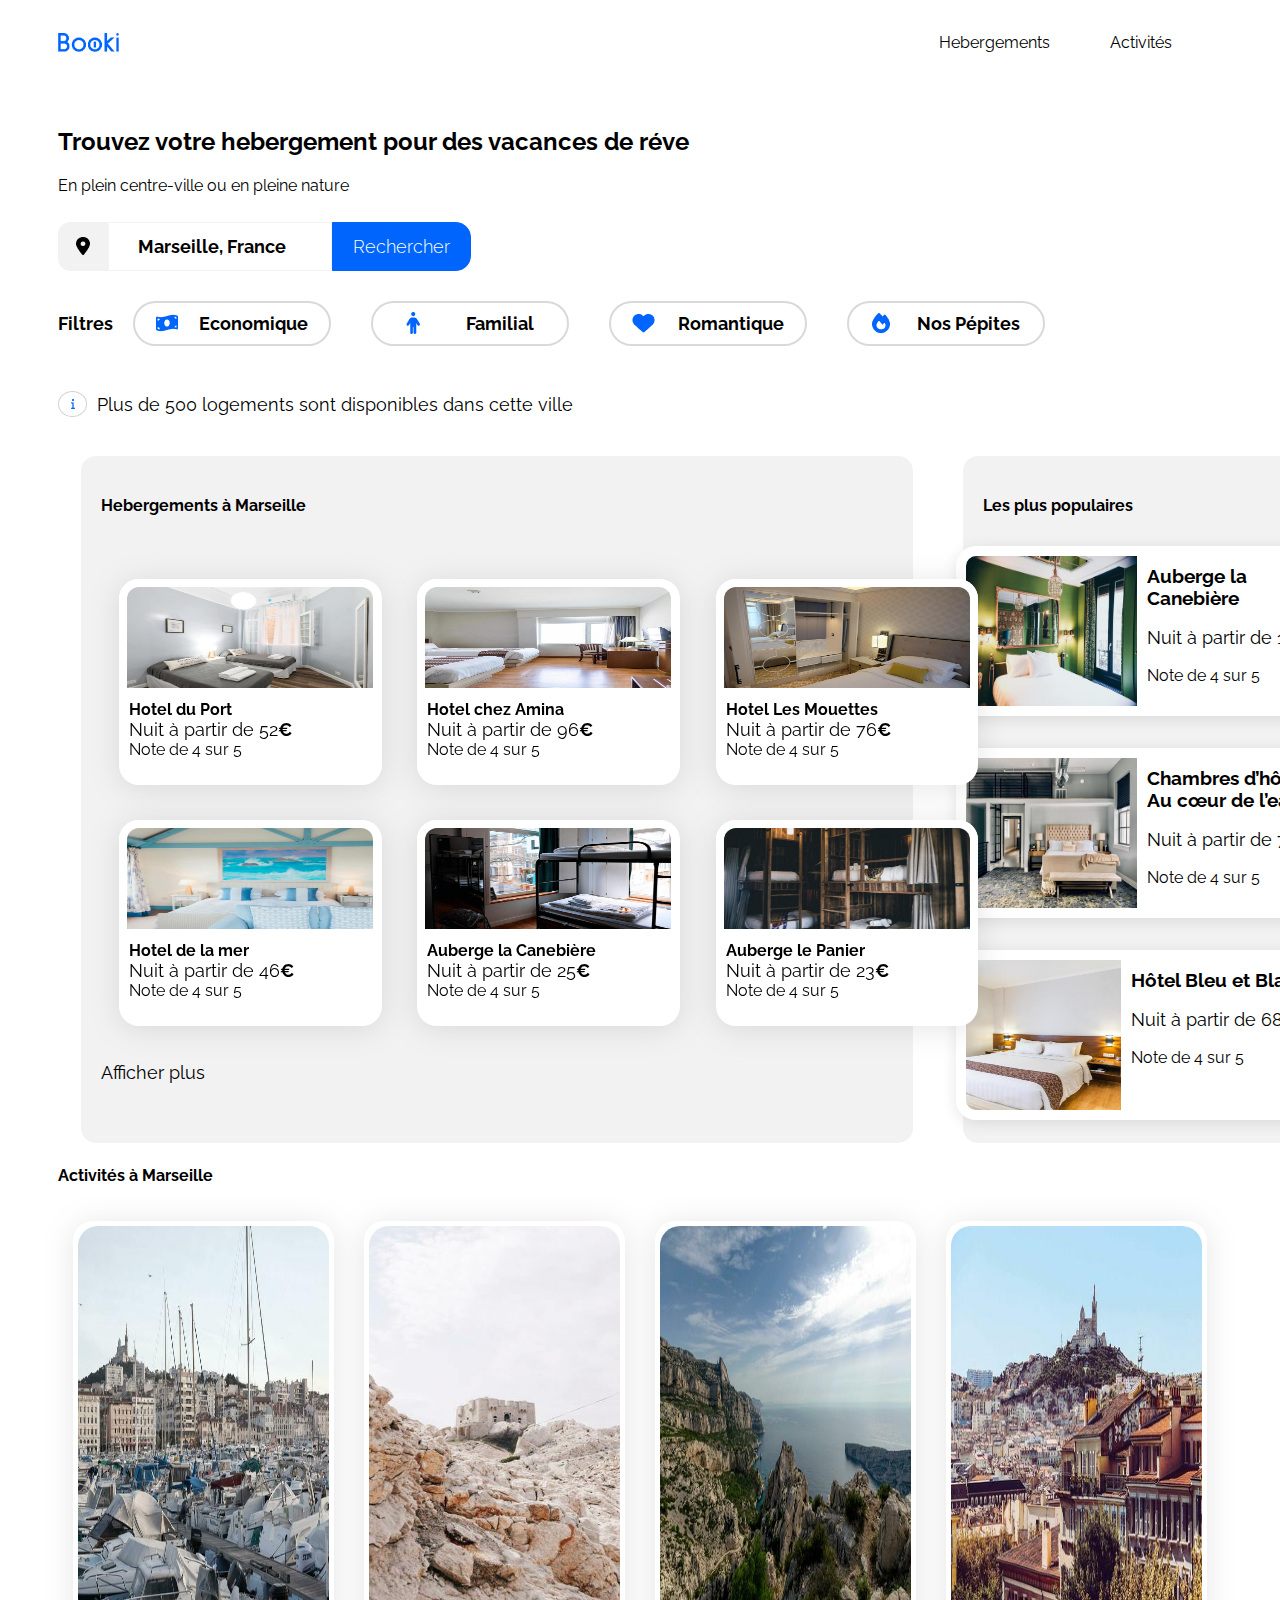
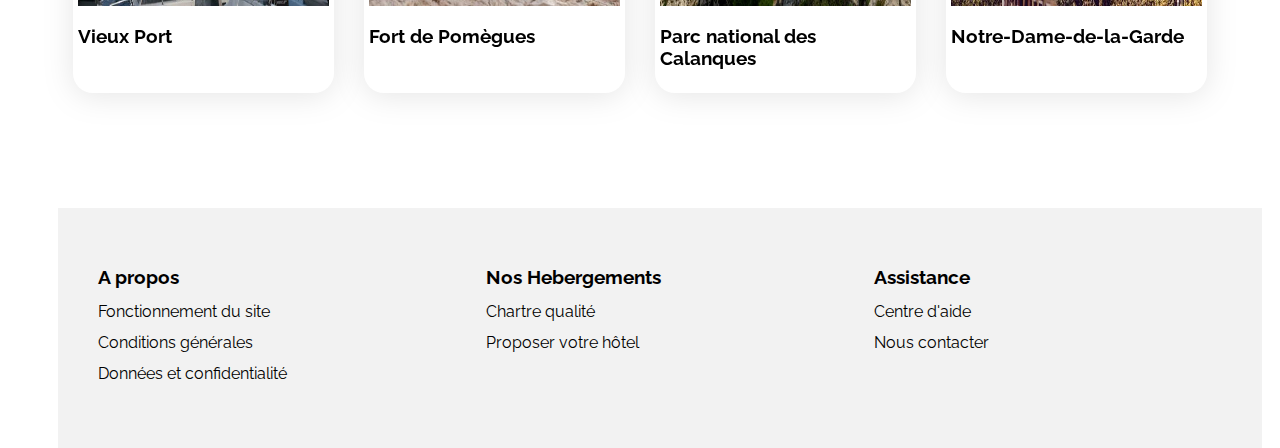
==== commit 234c359b: "final" ====
--- a/index.html
+++ b/index.html
@@ -29,20 +29,23 @@
                     src="images/Button.png" alt="La Loupe"></button><button class="searchbar-pc"
                 type="button">Rechercher</button>
         </form>
-        <h6>Filtres</h6>
-        <ul class="ul-header">
-            <li class="header-li"><button><img src="images/Vector.png" alt="Vector">Economique</button></li>
-            <li class="header-li"><button><img src="images/bonhomme.png" alt="bonhomme">Familial</button></li>
-            <li class="header-li"><button><img src="images/Coeur.png" alt="Coeur">Romantique</button></li>
-            <li class="header-li"><button><img src="images/Pepite.png" alt="Pepite">Nos Pépites</button></li>
-        </ul>
-
-        <p><span id="icon_info" alt="info"></span>Plus de 500 logements sont disponibles dans cette ville</p>
-
+        <div class="filters">
+            <h6>Filtres</h6>
+            <ul class="ul-header">
+                <li class="header-li"><button><img src="images/Vector.png" alt="Vector">Economique</button></li>
+                <li class="header-li"><button><img src="images/bonhomme.png" alt="bonhomme">Familial</button></li>
+                <li class="header-li"><button><img src="images/Coeur.png" alt="Coeur">Romantique</button></li>
+                <li class="header-li"><button><img src="images/Pepite.png" alt="Pepite">Nos Pépites</button></li>
+            </ul>
+        </div>
+        <div class="icon">
+            <span id="icon_info" alt="info"></span>
+            <p>Plus de 500 logements sont disponibles dans cette ville</p>
+        </div>
         <main>
             <section class="hebergements-and-populaires">
                 <div class="hebergements">
-                    <h1 id="Hebergement">Hebergements à Marseille</h1>
+                    <h4>Hebergements à Marseille</h4>
 
                     <div class="hebergementcard">
 
@@ -223,7 +226,7 @@
                 </div>
             </section>
 
-            <h3 id="title-h3-marseilles">Activités à Marseille</h3>
+            <h4>Activités à Marseille</h4>
             <div class="activites">
                 <div class="cards1">
                     <img class="img2" src="images/activites/reno-laithienne.jpg" alt="Vieux Port">
--- a/css/style.css
+++ b/css/style.css
@@ -27,6 +27,71 @@
     font-weight: 700;
 }
 
+.main-container .header-li {
+    font-family: 'Raleway';
+    font-style: normal;
+    font-weight: 700;
+    font-size: 18px;
+    line-height: 21px;
+    text-align: center;
+}
+
+.main-container h6 {
+    font-family: 'Raleway';
+    font-style: normal;
+    font-weight: 700;
+    font-size: 18px;
+    line-height: 21px;
+    text-align: left;
+}
+
+h1,
+h4 {
+    font-size: 100%;
+    margin-top: 20px;
+}
+
+
+
+p {
+    font-family: 'Raleway';
+    font-style: normal;
+    font-size: 18px;
+    line-height: 21px;
+}
+
+
+.icon {
+    display: flex;
+    align-items: center;
+}
+
+#icon_info {
+    display: block;
+    width: 3px;
+    height: 0px;
+    background-image: url("../images/info.png");
+    background-repeat: no-repeat;
+    background-position: center;
+    border: solid 1px lightgray;
+    border-radius: 50%;
+    padding: 12px;
+    margin-right: 10px;
+}
+
+h2 {
+    margin-top: 50px;
+}
+
+h5 {
+    margin-top: 10px;
+    font-family: 'Raleway';
+    font-style: normal;
+    font-weight: 400;
+    font-size: 16px;
+    line-height: 19px;
+}
+
 /****** Hebergements And Populaires ***********/
 
 .hebergements-and-populaires {
@@ -58,22 +123,7 @@
     margin-bottom: 92px;
 }
 
-h1,
-h4 {
-    font-size: 100%;
-    margin-top: 20px;
-}
-
-/* card hebergements */
-
-
-p {
-    font-family: 'Raleway';
-    font-style: normal;
-    font-size: 18px;
-    line-height: 21px;
-
-}
+
 
 .hebergements .card {
 
@@ -168,15 +218,29 @@
     margin-bottom: 5px;
 }
 
-.activites {
-    display: flex;
-    flex-wrap: wrap;
+.populaires-cards .cards2 {
+    display: flex;
+    width: 380px;
+    height: 170px;
     background: white;
-    width: 100%;
-    border-radius: 25px;
-}
-
-
+    box-shadow: 0px 3px 15px rgba(0, 0, 0, 0.1);
+    border-radius: 20px;
+}
+.populaires-cards .cards2 img {
+    padding: 10px;
+    margin: 0;
+    height: 150px;
+}
+
+.containercard-content2 {
+    display: flex;
+    flex-direction: column;
+    padding: 0px;
+    margin: 0;
+    width: 226px;
+    height: auto;
+}
+/****** Footer ***********/
 
 footer {
     display: flex;
@@ -217,9 +281,29 @@
     flex-grow: 0;
     margin: 6px 0;
 }
+footer .articlefooter {
+    border-top: 20px;
+    border-bottom: 20px;
+    border-left: 20px;
+    border-right: 20px;
+    display: flex;
+    flex-direction: column;
+    align-items: flex-start;
+    padding: 20px;
+    gap: 15px;
+    width: 446.67px;
+    height: 163px;
+}
 
 /* Activities */
 
+.activites {
+    display: flex;
+    flex-wrap: wrap;
+    background: white;
+    width: 100%;
+    border-radius: 25px;
+}
 
 .activites .cards1 .img2 {
     width: 100%;
@@ -240,43 +324,7 @@
     width: 50%;
 }
 
-.populaires-cards .cards2 {
-    display: flex;
-    width: 380px;
-    height: 170px;
-    background: white;
-    box-shadow: 0px 3px 15px rgba(0, 0, 0, 0.1);
-    border-radius: 20px;
-}
-
-.populaires-cards .cards2 img {
-    padding: 10px;
-    margin: 0;
-    height: 150px;
-}
-
-.containercard-content2 {
-    display: flex;
-    flex-direction: column;
-    padding: 0px;
-    margin: 0;
-    width: 226px;
-    height: auto;
-}
-
-footer .articlefooter {
-    border-top: 20px;
-    border-bottom: 20px;
-    border-left: 20px;
-    border-right: 20px;
-    display: flex;
-    flex-direction: column;
-    align-items: flex-start;
-    padding: 20px;
-    gap: 15px;
-    width: 446.67px;
-    height: 163px;
-}
+/*Header*/
 
 header {
     display: flex;
@@ -311,17 +359,13 @@
     padding-bottom: 5px;
 }
 
-h2 {
-    margin-top: 50px;
-}
-
-h5 {
-    margin-top: 10px;
-    font-family: 'Raleway';
-    font-style: normal;
-    font-weight: 400;
-    font-size: 16px;
-    line-height: 19px;
+
+/* Liste*/
+
+.filters{
+display: flex;
+align-items: center;
+
 }
 
 .ul-header {
@@ -330,17 +374,6 @@
     width: 10px;
 }
 
-p span#icon_info {
-    display: block;
-    width: 40px;
-    height: 0px;
-    background-image: url("../images/info.png");
-    background-repeat: no-repeat;
-    background-position: center;
-    border: solid 1px lightgray;
-    border-radius: 50%;
-    padding:  20px;
-}
 
 ul .header-li {
     margin: 0 20px;
@@ -358,7 +391,7 @@
     border: black;
     border: 2px solid #D9D9D9;
     border-radius: 25px;
-    width: auto;
+    width: 198px;
     display: flex;
     justify-content: space-around;
     align-items: center;
@@ -373,24 +406,6 @@
     background-color: #DEEBFF;
 }
 
-
-.main-container .header-li {
-    font-family: 'Raleway';
-    font-style: normal;
-    font-weight: 700;
-    font-size: 18px;
-    line-height: 21px;
-    text-align: center;
-}
-
-.main-container h6 {
-    font-family: 'Raleway';
-    font-style: normal;
-    font-weight: 700;
-    font-size: 18px;
-    line-height: 21px;
-    text-align: left;
-}
 
 /* Formulaire */
 
@@ -460,24 +475,38 @@
 
 
 /* Le code ci-dessous correspond à la version responsive uniquement */
-/****** Media queries ***********/
+/****** Media queries Tabelle ***********/
 
 
 @media (max-width: 1024px) {
+
 
     header {
         width: 85%;
     }
+
+    h6 {
+        width: 85%;
+    }
+
+    .main-container {
+        height: 100%;
+        width: 100%;
+        padding: 0px;
+        margin: 0 43px;
+    }
+
+    .container-header-link {
+        margin-right: 66px;
+    }
+
+    /* Activités*/
 
     .activites {
         width: 75%;
         padding-top: 37px;
     }
 
-    h6 {
-        width: 85%;
-    }
-
     .activites .cards1 {
         width: 170px;
         display: flex;
@@ -492,28 +521,21 @@
         border-top-right-radius: 20px;
     }
 
-    .main-container {
-        height: 100%;
-        width: 100%;
-        padding: 0px;
-        margin: 0 43px;
-    }
-
-    .container-header-link {
-        margin-right: 66px;
+   
+
+
+    /* Hebergements */
+
+    .hebergements {
+        margin: 0;
+        width: 82%;
+        ;
     }
 
     .hebergements-and-populaires {
         margin: 0;
         flex-direction: column;
         width: 85%;
-    }
-
-    .hebergements {
-        margin: 0;
-        width: 82%;
-        ;
-
     }
 
     .hebergementcard {
@@ -535,10 +557,7 @@
         height: 165px;
 
     }
-
-    #title-h3-marseilles {
-        top: 32px;
-    }
+    /* Populaires*/
 
     .populaires {
         flex: 85%;
@@ -567,13 +586,12 @@
     .populaires-cards .card-subtitle {
         font-size: 13px;
     }
-
-    .ul-header {
-        display: flex;
-        margin: 27px;
-        width: 279px;
-    }
-
+    
+    .populaires-cards .cards2 img {
+        height: 122px;
+
+    }
+    /* Footer */
     footer {
         display: flex;
         width: 69%;
@@ -588,11 +606,22 @@
         padding: 0px;
         width: 30%;
     }
-
-
-    .populaires-cards .cards2 img {
-        height: 122px;
-
+    /* Formulaire */
+
+    .filters{
+        display: flex;
+       flex-direction: column;
+       align-items: flex-start;
+    }
+    .filters h6{
+        margin-bottom: 10px;
+        margin-top: 0px;
+    }
+
+    .ul-header {
+        display: flex;
+        width: 279px;
+        margin-top: 0px;
     }
 
     ul .header-li button {
@@ -608,7 +637,8 @@
 
 
 }
-
+   /* Le code ci-dessous correspond à la version responsive uniquement */
+/****** Media queries Mobile ***********/
 
 @media (max-width: 768px) {
 
@@ -624,6 +654,74 @@
     .searchbar-smartphone {
         display: block;
     }
+
+    
+
+    .main-container {
+        padding: 0;
+        margin: 0;
+    }
+    h1,
+    h4 {
+        font-size: 100%;
+        margin-left: 10px;
+    }
+
+    h2,
+    h5 {
+        display: block;
+        width: 100%;
+        margin: 0 auto;
+        margin-bottom: 10px;
+        inline-size: 370px;
+        overflow-wrap: break-word;
+        margin-top: 20px;
+        margin-bottom: 20px;
+        font-size: 1.5rem;
+
+    }
+
+    h6 {
+        margin-left: 19px;
+    }
+
+    /* Header */
+
+    header .imglogo {
+        margin: 0 153px;
+        margin-bottom: 10px;
+
+    }
+
+    header {
+        display: block;
+        width: 100%;
+        flex-direction: column;
+        margin: 0 auto;
+        margin-top: 35px;
+        margin-bottom: 30px;
+        width: 100%;
+
+    }
+
+    header .container-header-link a {
+        border-top: 0px;
+        width: 100%;
+        margin: 0;
+        border-bottom: 2px solid lightgrey;
+        text-align: center;
+    }
+
+    header .container-header-link a:hover {
+        border-bottom: 2px solid #0065FC;
+    }
+
+    header .container-header-link {
+        max-width: 768px;
+        margin: 0;
+    }
+
+    /* Formulaire*/
 
     form button {
         border: none;
@@ -640,68 +738,6 @@
         padding: 0;
     }
 
-    .main-container {
-        padding: 0;
-        margin: 0;
-    }
-
-
-    h2,
-    h5 {
-        display: block;
-        width: 100%;
-        margin: 0 auto;
-        margin-bottom: 10px;
-
-    }
-
-    header .imglogo {
-        margin: 0 153px;
-        margin-bottom: 10px;
-
-    }
-
-    header {
-        display: block;
-        width: 100%;
-        flex-direction: column;
-        margin: 0 auto;
-        margin-top: 35px;
-        margin-bottom: 30px;
-        width: 100%;
-
-    }
-
-    header .container-header-link a {
-        border-top: 0px;
-        width: 100%;
-        margin: 0;
-        border-bottom: 2px solid lightgrey;
-        text-align: center;
-    }
-
-    header .container-header-link a:hover {
-        border-bottom: 2px solid #0065FC;
-    }
-
-    header .container-header-link {
-        max-width: 768px;
-        margin: 0;
-    }
-
-    h5,
-    h2 {
-        inline-size: 370px;
-        overflow-wrap: break-word;
-        margin-top: 20px;
-        margin-bottom: 20px;
-        font-size: 1.5rem;
-    }
-
-    h6 {
-        margin-left: 19px;
-    }
-
     form {
         margin: 35px 11px;
     }
@@ -725,6 +761,13 @@
         margin: 0;
     }
 
+    ul img {
+        margin-left: 0px;
+        margin-right: 0px;
+        padding: 0px;
+    }
+
+    /* Hebergements*/
     .hebergements-and-populaires {
         display: flex;
         flex-direction: column-reverse;
@@ -750,13 +793,14 @@
         height: 200px;
         margin: 20px 0;
     }
-
-    h1,
-    h4 {
-        font-size: 100%;
-        margin-left: 10px;
-    }
-
+    .hebergements {
+        display: flex;
+        flex-wrap: wrap;
+        width: 108px;
+        background: none;
+    }
+
+    /* Activités*/
     .activites {
         display: flex;
         flex-direction: column;
@@ -770,8 +814,12 @@
         width: 313px;
         height: 134px;
     }
-
-    /* Populaires */
+    main,
+    .activites {
+        height: auto;
+    }
+
+    /*Populaires*/
 
     .populaires-cards {
         display: flex;
@@ -808,16 +856,9 @@
         width: 98%;
     }
 
-    .hebergements {
-        display: flex;
-        flex-wrap: wrap;
-        width: 108px;
-        background: none;
-    }
-
-    #title-h3-marseilles {
-        margin-left: 21px;
-    }
+  
+
+   /* Activités*/
 
     .activites .cards1 {
         display: flex;
@@ -840,20 +881,12 @@
         font-size: 14px;
     }
 
-    ul img {
-        margin-left: 0px;
-        margin-right: 0px;
-        padding: 0px;
-    }
-
+    /*footer*/
     footer .articlefooter {
         padding: 0px;
         width: 58%;
     }
 
-    main,
-    .activites {
-        height: auto;
-    }
+   
 
 }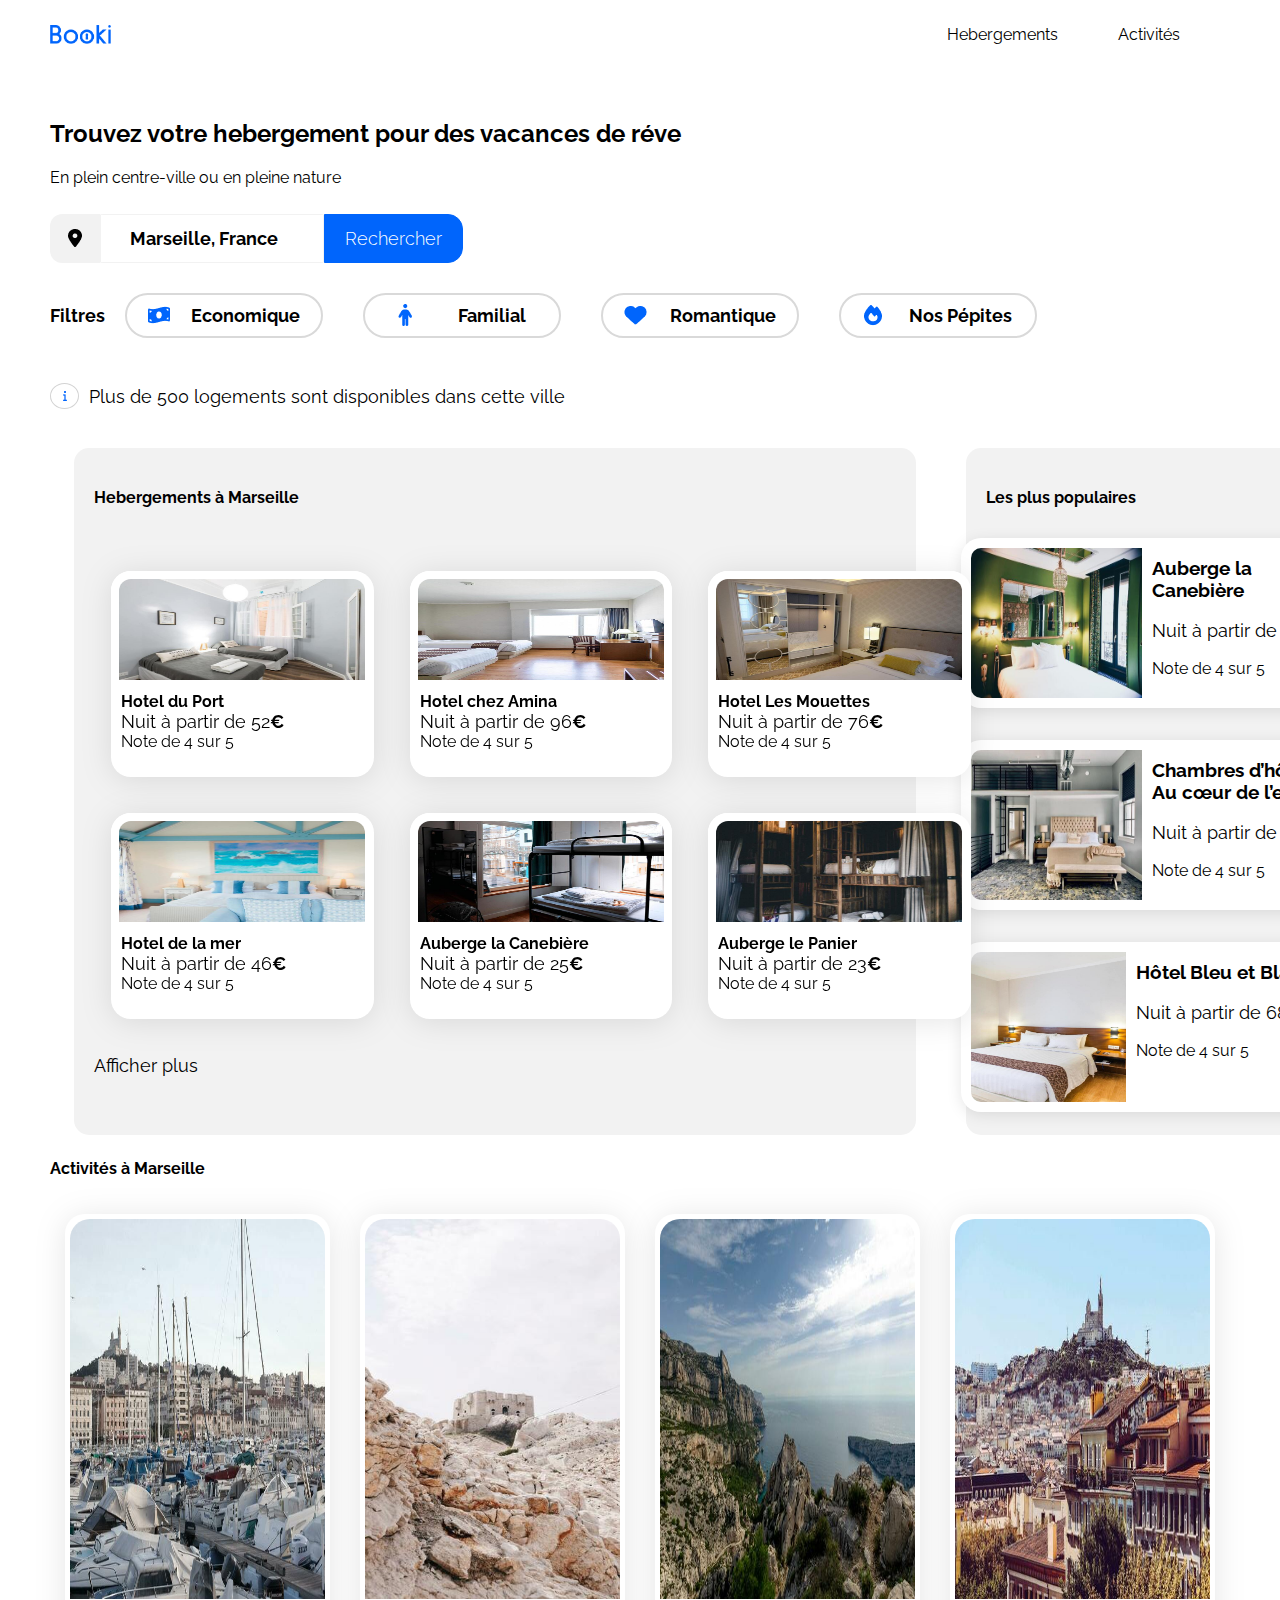
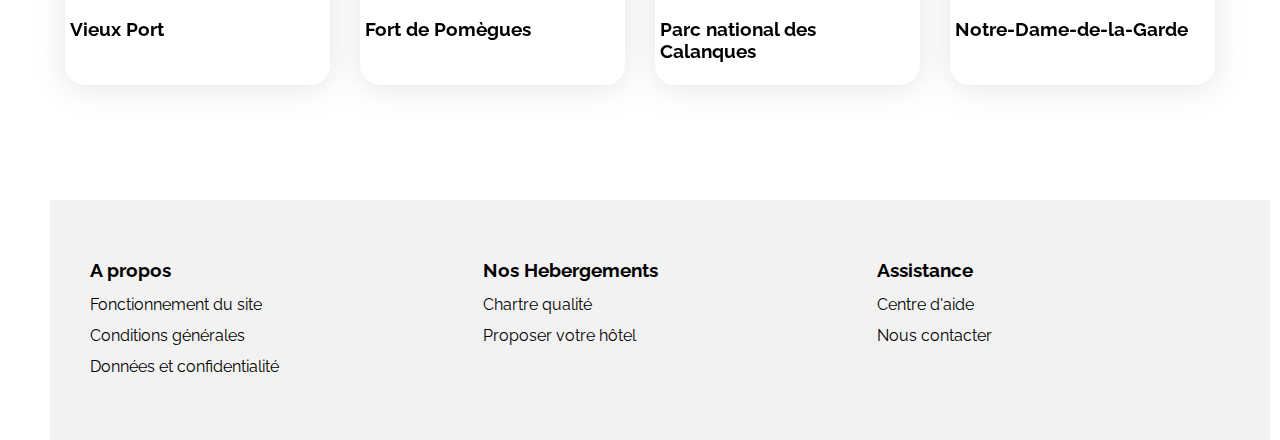
==== commit d9faf655: "final" ====
--- a/index.html
+++ b/index.html
@@ -14,265 +14,264 @@
     <link rel="stylesheet" href="./css/style.css?v=1">
 </head>
 
-<body>
-    <div class="main-container">
-        <header>
-            <img class="imglogo" src="images/logo/Booki.png" alt="Booki">
-            <div class="container-header-link"><a href="#Hebergments">Hebergements</a><a
-                    href="#title-h3-marseilles">Activités</a></div>
-        </header>
-        <h2>Trouvez votre hebergement pour des vacances de réve</h2>
-        <h5>En plein centre-ville ou en pleine nature</h5>
-        <form action="#" method="post">
-            <div><img src="images/Marqueur.png" alt="Marqueur" /></div><input type="search"
-                placeholder="Marseille, France"><button class="searchbar-smartphone" type="button"><img
-                    src="images/Button.png" alt="La Loupe"></button><button class="searchbar-pc"
-                type="button">Rechercher</button>
-        </form>
-        <div class="filters">
-            <h6>Filtres</h6>
-            <ul class="ul-header">
-                <li class="header-li"><button><img src="images/Vector.png" alt="Vector">Economique</button></li>
-                <li class="header-li"><button><img src="images/bonhomme.png" alt="bonhomme">Familial</button></li>
-                <li class="header-li"><button><img src="images/Coeur.png" alt="Coeur">Romantique</button></li>
-                <li class="header-li"><button><img src="images/Pepite.png" alt="Pepite">Nos Pépites</button></li>
+<body class="main-container">
+    <header>
+        <img class="imglogo" src="images/logo/Booki.png" alt="Booki">
+        <div class="container-header-link"><a href="#Hebergments">Hebergements</a><a
+                href="#title-h3-marseilles">Activités</a></div>
+    </header>
+    <h2>Trouvez votre hebergement pour des vacances de réve</h2>
+    <h5>En plein centre-ville ou en pleine nature</h5>
+    <form action="#" method="post">
+        <div><img src="images/Marqueur.png" alt="Marqueur" /></div><input type="search"
+            placeholder="Marseille, France"><button class="searchbar-smartphone" type="button"><img
+                src="images/Button.png" alt="La Loupe"></button><button class="searchbar-pc"
+            type="button">Rechercher</button>
+    </form>
+    <div class="filters">
+        <h6>Filtres</h6>
+        <ul class="ul-header">
+            <li class="header-li"><button><img src="images/Vector.png" alt="Vector">Economique</button></li>
+            <li class="header-li"><button><img src="images/bonhomme.png" alt="bonhomme">Familial</button></li>
+            <li class="header-li"><button><img src="images/Coeur.png" alt="Coeur">Romantique</button></li>
+            <li class="header-li"><button><img src="images/Pepite.png" alt="Pepite">Nos Pépites</button></li>
+        </ul>
+    </div>
+    <div class="icon">
+        <span id="icon_info" alt="info"></span>
+        <p>Plus de 500 logements sont disponibles dans cette ville</p>
+    </div>
+    <main>
+        <section class="hebergements-and-populaires">
+            <div class="hebergements">
+                <h4>Hebergements à Marseille</h4>
+
+                <div class="hebergementcard">
+
+                    <article class="card">
+                        <img class="img" src="images/hebergements/fred-kleber.jpg" alt="Hotel du Port">
+                        <div class="card-content">
+                            <div class="card-txt">
+                                <h3 class="card-title">Hotel du Port</h3>
+                                <p class="card-subtitle">Nuit à partir de 52<span class="euro">€</span></p>
+                            </div>
+                            <div class="card-rating">
+                                <i class="fa-xs fa-solid fa-star" aria-hidden="true"></i>
+                                <i class="fa-xs fa-solid fa-star" aria-hidden="true"></i>
+                                <i class="fa-xs fa-solid fa-star" aria-hidden="true"></i>
+                                <i class="fa-xs fa-solid fa-star" aria-hidden="true"></i>
+                                <i class="fa-xs fa-solid fa-star neutral-star" aria-hidden="true"></i>
+                                <span class="sr-only">Note de 4 sur 5</span>
+                            </div>
+                        </div>
+                    </article>
+
+                    <article class="card">
+                        <img class="img" src="images/hebergements/febrian-zakaria.jpg" alt="Hotel chez Amina">
+                        <div class="card-content">
+                            <div class="card-txt">
+                                <h3 class="card-title">Hotel chez Amina</h3>
+                                <p class="card-subtitle">Nuit à partir de 96<span class="euro">€</span></p>
+                            </div>
+                            <div class="card-rating">
+                                <i class="fa-xs fa-solid fa-star" aria-hidden="true"></i>
+                                <i class="fa-xs fa-solid fa-star" aria-hidden="true"></i>
+                                <i class="fa-xs fa-solid fa-star" aria-hidden="true"></i>
+                                <i class="fa-xs fa-solid fa-star" aria-hidden="true"></i>
+                                <i class="fa-xs fa-solid fa-star neutral-star" aria-hidden="true"></i>
+                                <span class="sr-only">Note de 4 sur 5</span>
+                            </div>
+                        </div>
+                    </article>
+
+                    <article class="card">
+                        <img class="img" src="images/hebergements/reisetopia.jpg" alt="Hotel Les Mouettes">
+                        <div class="card-content">
+                            <div class="card-txt">
+                                <h3 class="card-title">Hotel Les Mouettes</h3>
+                                <p class="card-subtitle">Nuit à partir de 76<span class="euro">€</span></p>
+                            </div>
+                            <div class="card-rating">
+                                <i class="fa-xs fa-solid fa-star" aria-hidden="true"></i>
+                                <i class="fa-xs fa-solid fa-star" aria-hidden="true"></i>
+                                <i class="fa-xs fa-solid fa-star" aria-hidden="true"></i>
+                                <i class="fa-xs fa-solid fa-star" aria-hidden="true"></i>
+                                <i class="fa-xs fa-solid fa-star neutral-star" aria-hidden="true"></i>
+                                <span class="sr-only">Note de 4 sur 5</span>
+                            </div>
+                        </div>
+                    </article>
+
+                    <article class="card">
+                        <img class="img" src="images/hebergements/annie-spratt.jpg" alt="Hotel de la mer">
+                        <div class="card-content">
+                            <div class="card-txt">
+                                <h3 class="card-title">Hotel de la mer</h3>
+                                <p class="card-subtitle">Nuit à partir de 46<span class="euro">€</span></p>
+                            </div>
+                            <div class="card-rating">
+                                <i class="fa-xs fa-solid fa-star" aria-hidden="true"></i>
+                                <i class="fa-xs fa-solid fa-star" aria-hidden="true"></i>
+                                <i class="fa-xs fa-solid fa-star" aria-hidden="true"></i>
+                                <i class="fa-xs fa-solid fa-star" aria-hidden="true"></i>
+                                <i class="fa-xs fa-solid fa-star neutral-star" aria-hidden="true"></i>
+                                <span class="sr-only">Note de 4 sur 5</span>
+                            </div>
+                        </div>
+                    </article>
+
+                    <article class="card">
+                        <img class="img" src="images/hebergements/marcus-loke.jpg" alt="Auberge la Canebière">
+                        <div class="card-content">
+                            <div class="card-txt">
+                                <h3 class="card-title">Auberge la Canebière</h3>
+                                <p class="card-subtitle">Nuit à partir de 25<span class="euro">€</span></p>
+                            </div>
+                            <div class="card-rating">
+                                <i class="fa-xs fa-solid fa-star" aria-hidden="true"></i>
+                                <i class="fa-xs fa-solid fa-star" aria-hidden="true"></i>
+                                <i class="fa-xs fa-solid fa-star" aria-hidden="true"></i>
+                                <i class="fa-xs fa-solid fa-star" aria-hidden="true"></i>
+                                <i class="fa-xs fa-solid fa-star neutral-star" aria-hidden="true"></i>
+                                <span class="sr-only">Note de 4 sur 5</span>
+                            </div>
+                        </div>
+                    </article>
+
+
+                    <article class="card">
+                        <img class="img" src="images/hebergements/nicate-lee.jpg" alt="Auberge le Panier">
+                        <div class="card-content">
+                            <div class="card-txt">
+                                <h3 class="card-title">Auberge le Panier</h3>
+                                <p class="card-subtitle">Nuit à partir de 23<span class="euro">€</span></p>
+                            </div>
+                            <div class="card-rating">
+                                <i class="fa-xs fa-solid fa-star" aria-hidden="true"></i>
+                                <i class="fa-xs fa-solid fa-star" aria-hidden="true"></i>
+                                <i class="fa-xs fa-solid fa-star" aria-hidden="true"></i>
+                                <i class="fa-xs fa-solid fa-star" aria-hidden="true"></i>
+                                <i class="fa-xs fa-solid fa-star neutral-star" aria-hidden="true"></i>
+                                <span class="sr-only">Note de 4 sur 5</span>
+                            </div>
+                        </div>
+                    </article>
+                    <p>Afficher plus</p>
+
+                </div>
+
+            </div>
+
+            <div class="populaires">
+                <h4>Les plus populaires</h4>
+                <div class="populaires-cards">
+                    <article class="cards2">
+                        <img src="./images/hebergements/emile-guillemot.jpg"
+                            alt="Image de la chambre d'hôtel montrant un lit">
+                        <div class="containercard-content2">
+                            <div class="card-txt">
+                                <h3 class="card-title">Auberge la Canebière</h3>
+                                <p class="card-subtitle">Nuit à partir de 128<span class="euro">€</span></p>
+                            </div>
+                            <div class="card-rating">
+                                <i class="fa-xs fa-solid fa-star" aria-hidden="true"></i>
+                                <i class="fa-xs fa-solid fa-star" aria-hidden="true"></i>
+                                <i class="fa-xs fa-solid fa-star" aria-hidden="true"></i>
+                                <i class="fa-xs fa-solid fa-star" aria-hidden="true"></i>
+                                <i class="fa-xs fa-solid fa-star neutral-star" aria-hidden="true"></i>
+                                <span class="sr-only">Note de 4 sur 5</span>
+                            </div>
+                        </div>
+                    </article>
+
+                    <article class="cards2">
+                        <img src="./images/hebergements/aw-creative.jpg"
+                            alt="Image de la chambre d'hôtel montrant un lit">
+                        <div class="containercard-content2">
+                            <div class="card-txt">
+                                <h3 class="card-title">Chambres d’hôtes Au cœur de l’eau</h3>
+                                <p class="card-subtitle">Nuit à partir de 71<span class="euro">€</span></p>
+                            </div>
+                            <div class="card-rating">
+                                <i class="fa-xs fa-solid fa-star" aria-hidden="true"></i>
+                                <i class="fa-xs fa-solid fa-star" aria-hidden="true"></i>
+                                <i class="fa-xs fa-solid fa-star" aria-hidden="true"></i>
+                                <i class="fa-xs fa-solid fa-star" aria-hidden="true"></i>
+                                <i class="fa-xs fa-solid fa-star neutral-star" aria-hidden="true"></i>
+                                <span class="sr-only">Note de 4 sur 5</span>
+                            </div>
+                        </div>
+                    </article>
+
+                    <article class="cards2">
+                        <img src="./images/hebergements/febrian-zakaria2.jpg"
+                            alt="Image de la chambre d'hôtel montrant un lit">
+                        <div class="containercard-content2">
+                            <div class="card-txt">
+                                <h3 class="card-title">Hôtel Bleu et Blanc</h3>
+                                <p class="card-subtitle">Nuit à partir de 68<span class="euro">€</span></p>
+                            </div>
+                            <div class="card-rating">
+                                <i class="fa-xs fa-solid fa-star" aria-hidden="true"></i>
+                                <i class="fa-xs fa-solid fa-star" aria-hidden="true"></i>
+                                <i class="fa-xs fa-solid fa-star" aria-hidden="true"></i>
+                                <i class="fa-xs fa-solid fa-star" aria-hidden="true"></i>
+                                <i class="fa-xs fa-solid fa-star neutral-star" aria-hidden="true"></i>
+                                <span class="sr-only">Note de 4 sur 5</span>
+                            </div>
+                        </div>
+                    </article>
+                </div>
+            </div>
+        </section>
+
+        <h4>Activités à Marseille</h4>
+        <div class="activites">
+            <div class="cards1">
+                <img class="img2" src="images/activites/reno-laithienne.jpg" alt="Vieux Port">
+                <h3 class="card-title">Vieux Port</h3>
+            </div>
+            <div class="cards1">
+                <img class="img2" src="images/activites/paul-hermann.jpg" alt="Fort de Pomègues">
+                <h3 class="card-title">Fort de Pomègues</h3>
+            </div>
+            <div class="cards1">
+                <img class="img2" src="images/activites/kilyan-sockalingum.jpg" alt="Parc national des Calanques">
+                <h3 class="card-title">Parc national des Calanques</h3>
+            </div>
+            <div class="cards1">
+                <img class="img2" src="images/activites/florian-wehde.jpg" alt="Notre-Dame-de-la-Garde">
+                <h3 class="card-title">Notre-Dame-de-la-Garde</h3>
+            </div>
+        </div>
+
+    </main>
+
+    <footer>
+        <div class="articlefooter">
+            <h3 class="card-title-h3-footer">A propos</h3>
+            <ul>
+                <li class="footer-li">Fonctionnement du site</li>
+                <li class="footer-li">Conditions générales</li>
+                <li class="footer-li">Données et confidentialité</li>
             </ul>
         </div>
-        <div class="icon">
-            <span id="icon_info" alt="info"></span>
-            <p>Plus de 500 logements sont disponibles dans cette ville</p>
-        </div>
-        <main>
-            <section class="hebergements-and-populaires">
-                <div class="hebergements">
-                    <h4>Hebergements à Marseille</h4>
-
-                    <div class="hebergementcard">
-
-                        <article class="card">
-                            <img class="img" src="images/hebergements/fred-kleber.jpg" alt="Hotel du Port">
-                            <div class="card-content">
-                                <div class="card-txt">
-                                    <h3 class="card-title">Hotel du Port</h3>
-                                    <p class="card-subtitle">Nuit à partir de 52<span class="euro">€</span></p>
-                                </div>
-                                <div class="card-rating">
-                                    <i class="fa-xs fa-solid fa-star" aria-hidden="true"></i>
-                                    <i class="fa-xs fa-solid fa-star" aria-hidden="true"></i>
-                                    <i class="fa-xs fa-solid fa-star" aria-hidden="true"></i>
-                                    <i class="fa-xs fa-solid fa-star" aria-hidden="true"></i>
-                                    <i class="fa-xs fa-solid fa-star neutral-star" aria-hidden="true"></i>
-                                    <span class="sr-only">Note de 4 sur 5</span>
-                                </div>
-                            </div>
-                        </article>
-
-                        <article class="card">
-                            <img class="img" src="images/hebergements/febrian-zakaria.jpg" alt="Hotel chez Amina">
-                            <div class="card-content">
-                                <div class="card-txt">
-                                    <h3 class="card-title">Hotel chez Amina</h3>
-                                    <p class="card-subtitle">Nuit à partir de 96<span class="euro">€</span></p>
-                                </div>
-                                <div class="card-rating">
-                                    <i class="fa-xs fa-solid fa-star" aria-hidden="true"></i>
-                                    <i class="fa-xs fa-solid fa-star" aria-hidden="true"></i>
-                                    <i class="fa-xs fa-solid fa-star" aria-hidden="true"></i>
-                                    <i class="fa-xs fa-solid fa-star" aria-hidden="true"></i>
-                                    <i class="fa-xs fa-solid fa-star neutral-star" aria-hidden="true"></i>
-                                    <span class="sr-only">Note de 4 sur 5</span>
-                                </div>
-                            </div>
-                        </article>
-
-                        <article class="card">
-                            <img class="img" src="images/hebergements/reisetopia.jpg" alt="Hotel Les Mouettes">
-                            <div class="card-content">
-                                <div class="card-txt">
-                                    <h3 class="card-title">Hotel Les Mouettes</h3>
-                                    <p class="card-subtitle">Nuit à partir de 76<span class="euro">€</span></p>
-                                </div>
-                                <div class="card-rating">
-                                    <i class="fa-xs fa-solid fa-star" aria-hidden="true"></i>
-                                    <i class="fa-xs fa-solid fa-star" aria-hidden="true"></i>
-                                    <i class="fa-xs fa-solid fa-star" aria-hidden="true"></i>
-                                    <i class="fa-xs fa-solid fa-star" aria-hidden="true"></i>
-                                    <i class="fa-xs fa-solid fa-star neutral-star" aria-hidden="true"></i>
-                                    <span class="sr-only">Note de 4 sur 5</span>
-                                </div>
-                            </div>
-                        </article>
-
-                        <article class="card">
-                            <img class="img" src="images/hebergements/annie-spratt.jpg" alt="Hotel de la mer">
-                            <div class="card-content">
-                                <div class="card-txt">
-                                    <h3 class="card-title">Hotel de la mer</h3>
-                                    <p class="card-subtitle">Nuit à partir de 46<span class="euro">€</span></p>
-                                </div>
-                                <div class="card-rating">
-                                    <i class="fa-xs fa-solid fa-star" aria-hidden="true"></i>
-                                    <i class="fa-xs fa-solid fa-star" aria-hidden="true"></i>
-                                    <i class="fa-xs fa-solid fa-star" aria-hidden="true"></i>
-                                    <i class="fa-xs fa-solid fa-star" aria-hidden="true"></i>
-                                    <i class="fa-xs fa-solid fa-star neutral-star" aria-hidden="true"></i>
-                                    <span class="sr-only">Note de 4 sur 5</span>
-                                </div>
-                            </div>
-                        </article>
-
-                        <article class="card">
-                            <img class="img" src="images/hebergements/marcus-loke.jpg" alt="Auberge la Canebière">
-                            <div class="card-content">
-                                <div class="card-txt">
-                                    <h3 class="card-title">Auberge la Canebière</h3>
-                                    <p class="card-subtitle">Nuit à partir de 25<span class="euro">€</span></p>
-                                </div>
-                                <div class="card-rating">
-                                    <i class="fa-xs fa-solid fa-star" aria-hidden="true"></i>
-                                    <i class="fa-xs fa-solid fa-star" aria-hidden="true"></i>
-                                    <i class="fa-xs fa-solid fa-star" aria-hidden="true"></i>
-                                    <i class="fa-xs fa-solid fa-star" aria-hidden="true"></i>
-                                    <i class="fa-xs fa-solid fa-star neutral-star" aria-hidden="true"></i>
-                                    <span class="sr-only">Note de 4 sur 5</span>
-                                </div>
-                            </div>
-                        </article>
-
-
-                        <article class="card">
-                            <img class="img" src="images/hebergements/nicate-lee.jpg" alt="Auberge le Panier">
-                            <div class="card-content">
-                                <div class="card-txt">
-                                    <h3 class="card-title">Auberge le Panier</h3>
-                                    <p class="card-subtitle">Nuit à partir de 23<span class="euro">€</span></p>
-                                </div>
-                                <div class="card-rating">
-                                    <i class="fa-xs fa-solid fa-star" aria-hidden="true"></i>
-                                    <i class="fa-xs fa-solid fa-star" aria-hidden="true"></i>
-                                    <i class="fa-xs fa-solid fa-star" aria-hidden="true"></i>
-                                    <i class="fa-xs fa-solid fa-star" aria-hidden="true"></i>
-                                    <i class="fa-xs fa-solid fa-star neutral-star" aria-hidden="true"></i>
-                                    <span class="sr-only">Note de 4 sur 5</span>
-                                </div>
-                            </div>
-                        </article>
-                        <p>Afficher plus</p>
-
-                    </div>
-
-                </div>
-
-                <div class="populaires">
-                    <h4>Les plus populaires</h4>
-                    <div class="populaires-cards">
-                        <article class="cards2">
-                            <img src="./images/hebergements/emile-guillemot.jpg"
-                                alt="Image de la chambre d'hôtel montrant un lit">
-                            <div class="containercard-content2">
-                                <div class="card-txt">
-                                    <h3 class="card-title">Auberge la Canebière</h3>
-                                    <p class="card-subtitle">Nuit à partir de 128<span class="euro">€</span></p>
-                                </div>
-                                <div class="card-rating">
-                                    <i class="fa-xs fa-solid fa-star" aria-hidden="true"></i>
-                                    <i class="fa-xs fa-solid fa-star" aria-hidden="true"></i>
-                                    <i class="fa-xs fa-solid fa-star" aria-hidden="true"></i>
-                                    <i class="fa-xs fa-solid fa-star" aria-hidden="true"></i>
-                                    <i class="fa-xs fa-solid fa-star neutral-star" aria-hidden="true"></i>
-                                    <span class="sr-only">Note de 4 sur 5</span>
-                                </div>
-                            </div>
-                        </article>
-
-                        <article class="cards2">
-                            <img src="./images/hebergements/aw-creative.jpg"
-                                alt="Image de la chambre d'hôtel montrant un lit">
-                            <div class="containercard-content2">
-                                <div class="card-txt">
-                                    <h3 class="card-title">Chambres d’hôtes Au cœur de l’eau</h3>
-                                    <p class="card-subtitle">Nuit à partir de 71<span class="euro">€</span></p>
-                                </div>
-                                <div class="card-rating">
-                                    <i class="fa-xs fa-solid fa-star" aria-hidden="true"></i>
-                                    <i class="fa-xs fa-solid fa-star" aria-hidden="true"></i>
-                                    <i class="fa-xs fa-solid fa-star" aria-hidden="true"></i>
-                                    <i class="fa-xs fa-solid fa-star" aria-hidden="true"></i>
-                                    <i class="fa-xs fa-solid fa-star neutral-star" aria-hidden="true"></i>
-                                    <span class="sr-only">Note de 4 sur 5</span>
-                                </div>
-                            </div>
-                        </article>
-
-                        <article class="cards2">
-                            <img src="./images/hebergements/febrian-zakaria2.jpg"
-                                alt="Image de la chambre d'hôtel montrant un lit">
-                            <div class="containercard-content2">
-                                <div class="card-txt">
-                                    <h3 class="card-title">Hôtel Bleu et Blanc</h3>
-                                    <p class="card-subtitle">Nuit à partir de 68<span class="euro">€</span></p>
-                                </div>
-                                <div class="card-rating">
-                                    <i class="fa-xs fa-solid fa-star" aria-hidden="true"></i>
-                                    <i class="fa-xs fa-solid fa-star" aria-hidden="true"></i>
-                                    <i class="fa-xs fa-solid fa-star" aria-hidden="true"></i>
-                                    <i class="fa-xs fa-solid fa-star" aria-hidden="true"></i>
-                                    <i class="fa-xs fa-solid fa-star neutral-star" aria-hidden="true"></i>
-                                    <span class="sr-only">Note de 4 sur 5</span>
-                                </div>
-                            </div>
-                        </article>
-                    </div>
-                </div>
-            </section>
-
-            <h4>Activités à Marseille</h4>
-            <div class="activites">
-                <div class="cards1">
-                    <img class="img2" src="images/activites/reno-laithienne.jpg" alt="Vieux Port">
-                    <h3 class="card-title">Vieux Port</h3>
-                </div>
-                <div class="cards1">
-                    <img class="img2" src="images/activites/paul-hermann.jpg" alt="Fort de Pomègues">
-                    <h3 class="card-title">Fort de Pomègues</h3>
-                </div>
-                <div class="cards1">
-                    <img class="img2" src="images/activites/kilyan-sockalingum.jpg" alt="Parc national des Calanques">
-                    <h3 class="card-title">Parc national des Calanques</h3>
-                </div>
-                <div class="cards1">
-                    <img class="img2" src="images/activites/florian-wehde.jpg" alt="Notre-Dame-de-la-Garde">
-                    <h3 class="card-title">Notre-Dame-de-la-Garde</h3>
-                </div>
-            </div>
-
-        </main>
-
-        <footer>
-            <div class="articlefooter">
-                <h3 class="card-title-h3-footer">A propos</h3>
-                <ul>
-                    <li class="footer-li">Fonctionnement du site</li>
-                    <li class="footer-li">Conditions générales</li>
-                    <li class="footer-li">Données et confidentialité</li>
-                </ul>
-            </div>
-            <div class="articlefooter">
-                <h3 class="card-title-h3-footer">Nos Hebergements</h3>
-                <ul>
-                    <li class="footer-li">Chartre qualité</li>
-                    <li class="footer-li">Proposer votre hôtel</li>
-                </ul>
-            </div>
-            <div class="articlefooter">
-                <h3 class="card-title-h3-footer">Assistance</h3>
-                <ul>
-                    <li class="footer-li">Centre d'aide</li>
-                    <li class="footer-li">Nous contacter</li>
-                </ul>
-            </div>
-        </footer>
-    </div>
+        <div class="articlefooter">
+            <h3 class="card-title-h3-footer">Nos Hebergements</h3>
+            <ul>
+                <li class="footer-li">Chartre qualité</li>
+                <li class="footer-li">Proposer votre hôtel</li>
+            </ul>
+        </div>
+        <div class="articlefooter">
+            <h3 class="card-title-h3-footer">Assistance</h3>
+            <ul>
+                <li class="footer-li">Centre d'aide</li>
+                <li class="footer-li">Nous contacter</li>
+            </ul>
+        </div>
+    </footer>
+
 </body>
 
 </html>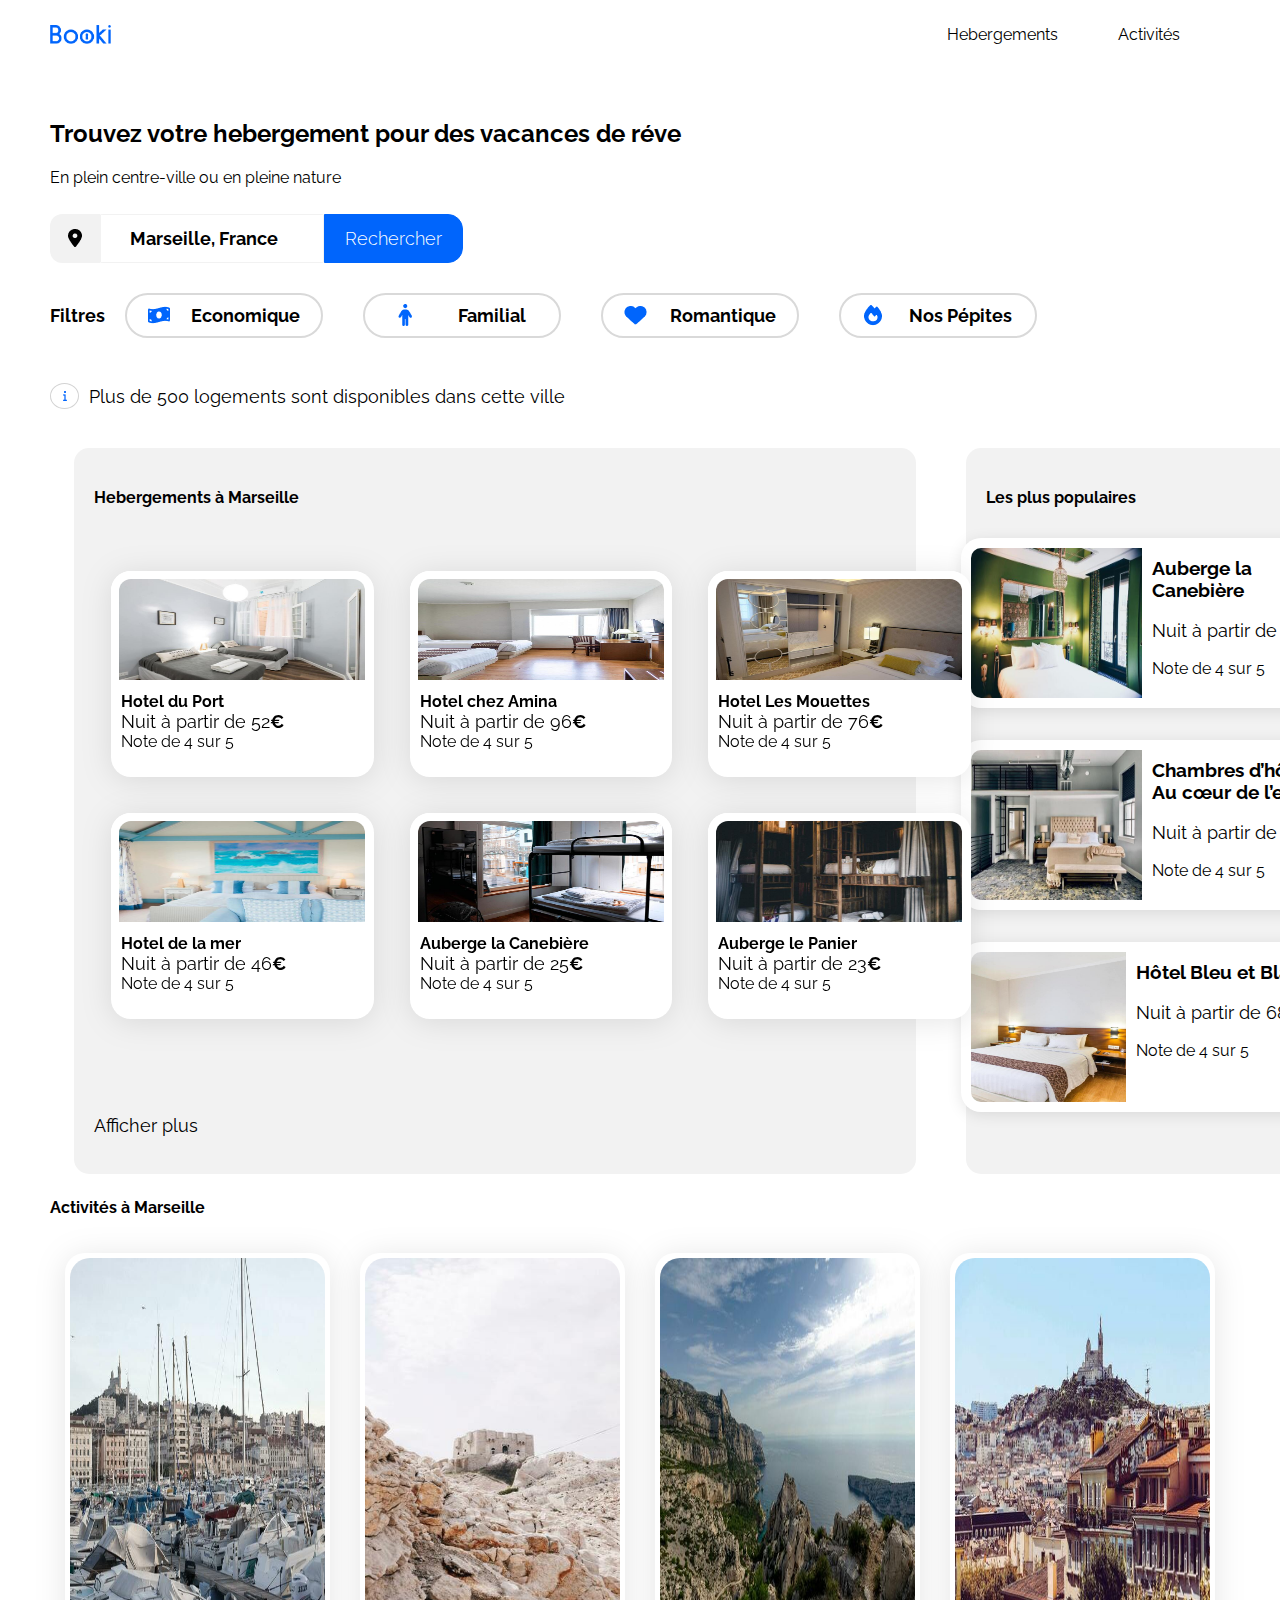
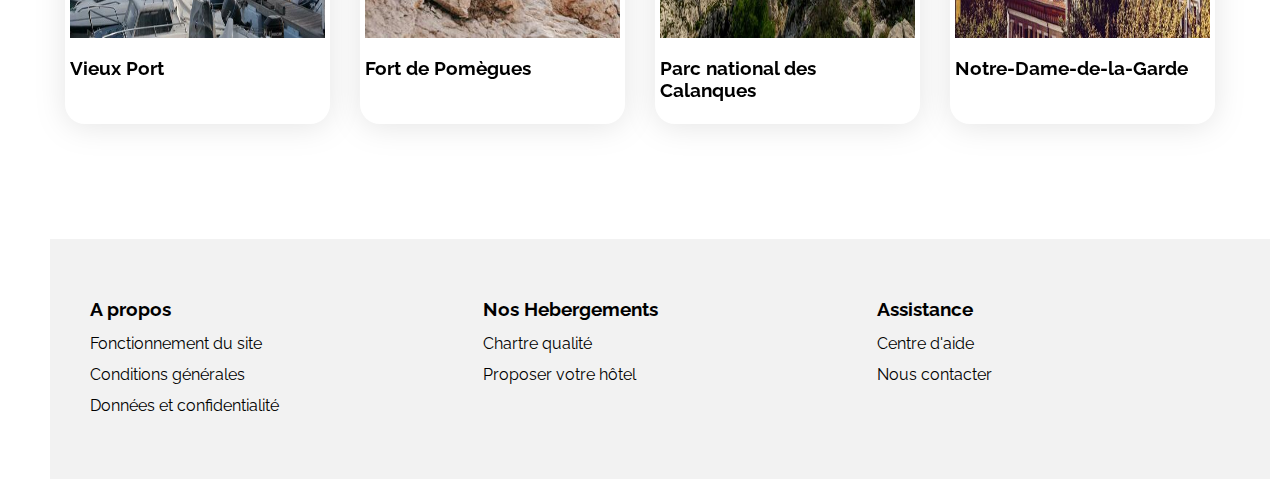
==== commit 37a8a3ec: "commit final" ====
--- a/index.html
+++ b/index.html
@@ -17,8 +17,8 @@
 <body class="main-container">
     <header>
         <img class="imglogo" src="images/logo/Booki.png" alt="Booki">
-        <div class="container-header-link"><a href="#Hebergments">Hebergements</a><a
-                href="#title-h3-marseilles">Activités</a></div>
+        <div class="container-header-link"><a href="#hebergements">Hebergements</a>
+            <a href="#activites">Activités</a></div>
     </header>
     <h2>Trouvez votre hebergement pour des vacances de réve</h2>
     <h5>En plein centre-ville ou en pleine nature</h5>
@@ -44,7 +44,7 @@
     <main>
         <section class="hebergements-and-populaires">
             <div class="hebergements">
-                <h4>Hebergements à Marseille</h4>
+                <h4 id="hebergements">Hebergements à Marseille</h4>
 
                 <div class="hebergementcard">
 
@@ -156,10 +156,9 @@
                             </div>
                         </div>
                     </article>
-                    <p>Afficher plus</p>
 
                 </div>
-
+                <p>Afficher plus</p>
             </div>
 
             <div class="populaires">
@@ -225,7 +224,7 @@
             </div>
         </section>
 
-        <h4>Activités à Marseille</h4>
+        <h4 id="activites">Activités à Marseille</h4>
         <div class="activites">
             <div class="cards1">
                 <img class="img2" src="images/activites/reno-laithienne.jpg" alt="Vieux Port">
--- a/css/style.css
+++ b/css/style.css
@@ -23,9 +23,6 @@
     box-sizing: border-box;
 }
 
-.euro {
-    font-weight: 700;
-}
 
 .main-container .header-li {
     font-family: 'Raleway';
@@ -45,13 +42,28 @@
     text-align: left;
 }
 
+.euro {
+    font-weight: 700;
+}
+
 h1,
 h4 {
-    font-size: 100%;
+
     margin-top: 20px;
 }
 
-
+h2 {
+    margin-top: 50px;
+}
+
+h5 {
+    margin-top: 10px;
+    font-family: 'Raleway';
+    font-style: normal;
+    font-weight: 400;
+    font-size: 16px;
+    line-height: 19px;
+}
 
 p {
     font-family: 'Raleway';
@@ -59,7 +71,6 @@
     font-size: 18px;
     line-height: 21px;
 }
-
 
 .icon {
     display: flex;
@@ -79,252 +90,7 @@
     margin-right: 10px;
 }
 
-h2 {
-    margin-top: 50px;
-}
-
-h5 {
-    margin-top: 10px;
-    font-family: 'Raleway';
-    font-style: normal;
-    font-weight: 400;
-    font-size: 16px;
-    line-height: 19px;
-}
-
-/****** Hebergements And Populaires ***********/
-
-.hebergements-and-populaires {
-    display: flex;
-    margin: 2%;
-    width: 100%;
-    height: 70%;
-
-}
-
-/****** Hebergements ***********/
-
-.hebergements {
-
-    padding: 20px;
-    margin-right: 25px;
-    background: #F2F2F2;
-    border-radius: 15px;
-    height: 80%;
-    width: 68%;
-}
-
-.hebergementcard {
-    display: flex;
-    flex-wrap: wrap;
-    width: 895px;
-    height: 470px;
-    margin-top: 46px;
-    margin-bottom: 92px;
-}
-
-
-
-.hebergements .card {
-
-    background-color: white;
-    border-radius: 20px;
-
-    filter: drop-shadow(0px 3px 15px rgba(0, 0, 0, 0.1));
-    padding: 0px 0px 26px;
-
-    margin: 2%;
-    flex: 1;
-
-}
-
-.hebergements .card .img {
-    height: 101px;
-    width: 246px;
-    border-top-left-radius: 20px;
-    border-top-right-radius: 20px;
-    border: 8px solid #FFFFFF;
-}
-
-.hebergements .card .card-content {
-    margin-left: 10px;
-}
-
-.hebergements .card .card-txt,
-.hebergements .card .card-rating,
-.hebergements .card .card-subtitle,
-.hebergements .card .card-content .card-txt .card-title {
-
-    margin: 0px;
-    height: 10%;
-}
-
-
-.hebergements .card-title {
-    font-size: 16px;
-    margin-top: 20px;
-}
-
-/****** Populaires ***********/
-
-.populaires {
-    /* background color white populaire */
-    display: flex;
-    flex-direction: column;
-    padding: 20px;
-    margin: 0;
-    margin-left: 25px;
-    background: #F2F2F2;
-    border-radius: 15px;
-    width: 28%;
-}
-
-.populaires-cards img {
-    width: 45%;
-    height: 33%;
-    border-top-left-radius: 20px;
-    border-bottom-left-radius: 20px;
-    margin-bottom: 5px;
-    margin: 0;
-    margin-top: 10px;
-    margin-bottom: 4px;
-}
-
-.populaires-cards {
-    display: flex;
-    flex-direction: column;
-    align-items: center;
-    gap: 32px;
-    width: 100%;
-    height: 70%;
-    margin-top: 3%;
-}
-
-.populaires-cards .card-content {
-    width: 67%;
-    height: 100px;
-    padding-left: 15px;
-    display: flex;
-    flex-direction: column;
-    justify-content: space-between;
-    box-sizing: border-box;
-}
-
-.populaires-cards .card-content .card-subtitle {
-    margin: 0;
-}
-
-.populaires-cards .card-content .card-rating {
-    margin-bottom: 5px;
-}
-
-.populaires-cards .cards2 {
-    display: flex;
-    width: 380px;
-    height: 170px;
-    background: white;
-    box-shadow: 0px 3px 15px rgba(0, 0, 0, 0.1);
-    border-radius: 20px;
-}
-.populaires-cards .cards2 img {
-    padding: 10px;
-    margin: 0;
-    height: 150px;
-}
-
-.containercard-content2 {
-    display: flex;
-    flex-direction: column;
-    padding: 0px;
-    margin: 0;
-    width: 226px;
-    height: auto;
-}
-/****** Footer ***********/
-
-footer {
-    display: flex;
-    align-items: flex-start;
-    padding: 20px;
-    margin-top: 100px;
-    justify-content: space-between;
-    background-color: #F2F2F2;
-    width: 100%;
-    height: 200px;
-    margin-bottom: -30px;
-}
-
-footer div,
-footer ul {
-    display: flex;
-    flex-direction: column;
-    align-items: left;
-    height: 163px;
-    width: 300px;
-    margin: 0;
-    padding: 0;
-}
-
-footer .card-title-h3-footer {
-    text-align: left;
-    margin-bottom: -7px;
-}
-
-.footer-li {
-    display: flex;
-    justify-content: flex-start;
-    align-items: flex-start;
-    text-align: left;
-    margin: 0;
-    flex: none;
-    order: 1;
-    flex-grow: 0;
-    margin: 6px 0;
-}
-footer .articlefooter {
-    border-top: 20px;
-    border-bottom: 20px;
-    border-left: 20px;
-    border-right: 20px;
-    display: flex;
-    flex-direction: column;
-    align-items: flex-start;
-    padding: 20px;
-    gap: 15px;
-    width: 446.67px;
-    height: 163px;
-}
-
-/* Activities */
-
-.activites {
-    display: flex;
-    flex-wrap: wrap;
-    background: white;
-    width: 100%;
-    border-radius: 25px;
-}
-
-.activites .cards1 .img2 {
-    width: 100%;
-    height: 380px;
-    border-top-left-radius: 20px;
-    border-top-right-radius: 20px;
-}
-
-.activites .cards1 {
-    display: flex;
-    flex: 20%;
-    flex-direction: column;
-    background-color: white;
-    border-radius: 20px;
-    padding: 5px;
-    filter: drop-shadow(0px 3px 15px rgba(0, 0, 0, 0.1));
-    margin: 15px;
-    width: 50%;
-}
-
-/*Header*/
+/******Header*******/
 
 header {
     display: flex;
@@ -359,12 +125,11 @@
     padding-bottom: 5px;
 }
 
-
-/* Liste*/
-
-.filters{
-display: flex;
-align-items: center;
+/********Liste*********/
+
+.filters {
+    display: flex;
+    align-items: center;
 
 }
 
@@ -376,10 +141,6 @@
 
 
 ul .header-li {
-    margin: 0 20px;
-}
-
-ul img {
     margin: 0 20px;
 }
 
@@ -406,8 +167,11 @@
     background-color: #DEEBFF;
 }
 
-
-/* Formulaire */
+ul img {
+    margin: 0 20px;
+}
+
+/********Formulaire********/
 
 .searchbar-pc {
     display: block;
@@ -415,12 +179,6 @@
 
 .searchbar-smartphone {
     display: none;
-}
-
-form div,
-input,
-form button {
-    height: 49px;
 }
 
 form {
@@ -442,6 +200,7 @@
     left: 18px;
     top: 15px;
 }
+
 
 form button {
     border: none;
@@ -472,6 +231,247 @@
     text-align: center;
 }
 
+form div,
+input,
+form button {
+    height: 49px;
+}
+
+/****** Hebergements And Populaires ***********/
+
+.hebergements-and-populaires {
+    display: flex;
+    margin: 2%;
+    width: 100%;
+    height: 70%;
+
+}
+
+/****** Hebergements ***********/
+
+.hebergements {
+
+    padding: 20px;
+    margin-right: 25px;
+    background: #F2F2F2;
+    border-radius: 15px;
+    height: 80%;
+    width: 68%;
+}
+
+.hebergementcard {
+    display: flex;
+    flex-wrap: wrap;
+    width: 895px;
+    height: 470px;
+    margin-top: 46px;
+    margin-bottom: 92px;
+}
+
+
+
+.hebergements .card {
+
+    background-color: white;
+    border-radius: 20px;
+
+    filter: drop-shadow(0px 3px 15px rgba(0, 0, 0, 0.1));
+    padding: 0px 0px 26px;
+
+    margin: 2%;
+    flex: 1;
+
+}
+
+.hebergements .card .img {
+    height: 101px;
+    width: 246px;
+    border-top-left-radius: 20px;
+    border-top-right-radius: 20px;
+    border: 8px solid #FFFFFF;
+}
+
+.hebergements .card .card-content {
+    margin-left: 10px;
+}
+
+.hebergements .card .card-txt,
+.hebergements .card .card-rating,
+.hebergements .card .card-subtitle,
+.hebergements .card .card-content .card-txt .card-title {
+
+    margin: 0px;
+    height: 10%;
+}
+
+
+.hebergements .card-title {
+    font-size: 16px;
+    margin-top: 20px;
+}
+
+/****** Populaires ***********/
+
+.populaires {
+    /* background color white populaire */
+    display: flex;
+    flex-direction: column;
+    padding: 20px;
+    margin: 0;
+    margin-left: 25px;
+    background: #F2F2F2;
+    border-radius: 15px;
+    width: 28%;
+}
+
+.populaires-cards {
+    display: flex;
+    flex-direction: column;
+    align-items: center;
+    gap: 32px;
+    width: 100%;
+    height: 70%;
+    margin-top: 3%;
+}
+
+.populaires-cards .cards2 {
+    display: flex;
+    width: 380px;
+    height: 170px;
+    background: white;
+    box-shadow: 0px 3px 15px rgba(0, 0, 0, 0.1);
+    border-radius: 20px;
+}
+
+.populaires-cards .cards2 img {
+    width: 45%;
+    height: 33%;
+    border-top-left-radius: 20px;
+    border-bottom-left-radius: 20px;
+    margin-bottom: 5px;
+    margin: 0;
+    margin-top: 10px;
+    margin-bottom: 4px;
+    padding: 10px;
+    margin: 0;
+    height: 150px;
+}
+
+.populaires-cards .card-content {
+    width: 67%;
+    height: 100px;
+    padding-left: 15px;
+    display: flex;
+    flex-direction: column;
+    justify-content: space-between;
+    box-sizing: border-box;
+}
+
+.populaires-cards .card-content .card-subtitle {
+    margin: 0;
+}
+
+.populaires-cards .card-content .card-rating {
+    margin-bottom: 5px;
+}
+
+.containercard-content2 {
+    display: flex;
+    flex-direction: column;
+    padding: 0px;
+    margin: 0;
+    width: 226px;
+    height: auto;
+}
+
+/*********Activities*********/
+
+.activites {
+    display: flex;
+    flex-wrap: wrap;
+    background: white;
+    width: 100%;
+    border-radius: 25px;
+}
+
+.activites .cards1 {
+    display: flex;
+    flex: 20%;
+    flex-direction: column;
+    background-color: white;
+    border-radius: 20px;
+    padding: 5px;
+    filter: drop-shadow(0px 3px 15px rgba(0, 0, 0, 0.1));
+    margin: 15px;
+    width: 50%;
+}
+
+.activites .cards1 .img2 {
+    width: 100%;
+    height: 380px;
+    border-top-left-radius: 20px;
+    border-top-right-radius: 20px;
+}
+
+
+
+/*********Footer*********/
+
+footer {
+    display: flex;
+    align-items: flex-start;
+    padding: 20px;
+    margin-top: 100px;
+    justify-content: space-between;
+    background-color: #F2F2F2;
+    width: 100%;
+    height: 200px;
+    margin-bottom: -30px;
+}
+
+footer .articlefooter {
+    border-top: 20px;
+    border-bottom: 20px;
+    border-left: 20px;
+    border-right: 20px;
+    display: flex;
+    flex-direction: column;
+    align-items: flex-start;
+    padding: 20px;
+    gap: 15px;
+    width: 446.67px;
+    height: 163px;
+}
+
+footer .card-title-h3-footer {
+    text-align: left;
+    margin-bottom: -7px;
+}
+
+footer div,
+footer ul {
+    display: flex;
+    flex-direction: column;
+    align-items: left;
+    height: 163px;
+    width: 300px;
+    margin: 0;
+    padding: 0;
+}
+
+.footer-li {
+    display: flex;
+    justify-content: flex-start;
+    align-items: flex-start;
+    text-align: left;
+    margin: 0;
+    flex: none;
+    order: 1;
+    flex-grow: 0;
+    margin: 6px 0;
+}
+
+
 
 
 /* Le code ci-dessous correspond à la version responsive uniquement */
@@ -480,51 +480,66 @@
 
 @media (max-width: 1024px) {
 
+    h6 {
+        width: 85%;
+    }
+
+    .main-container {
+        height: 100%;
+        width: 100%;
+        padding: 0px;
+        margin: 0 43px;
+    }
+
+    /************header***********/
 
     header {
         width: 85%;
     }
 
-    h6 {
-        width: 85%;
-    }
-
-    .main-container {
-        height: 100%;
-        width: 100%;
-        padding: 0px;
-        margin: 0 43px;
-    }
-
     .container-header-link {
-        margin-right: 66px;
-    }
-
-    /* Activités*/
-
-    .activites {
-        width: 75%;
-        padding-top: 37px;
-    }
-
-    .activites .cards1 {
-        width: 170px;
-        display: flex;
-        flex: 1 0 90px;
-        height: 293px;
-    }
-
-    .activites .cards1 .img2 {
-        width: 100%;
-        height: 200px;
-        border-top-left-radius: 20px;
-        border-top-right-radius: 20px;
-    }
-
-   
-
-
-    /* Hebergements */
+        margin-right: 0px;
+    }
+
+    /******** Liste *********/
+
+    .filters {
+        display: flex;
+        flex-direction: column;
+        align-items: flex-start;
+        margin-top: 40px;
+    }
+
+    .filters h6 {
+        margin-bottom: 30px;
+        margin-top: 0px;
+    }
+
+    .ul-header {
+        display: flex;
+        width: 279px;
+        margin-top: 0px;
+    }
+
+    ul .header-li {
+        margin: 0px 13px;
+    }
+
+    ul .header-li button {
+        font-size: 13px;
+        margin-left: 0px;
+        width: 155px;
+    }
+
+    /******** hebergements-and-populaires ********/
+
+    .hebergements-and-populaires {
+        margin: 0;
+        flex-direction: column;
+        width: 100%;
+    }
+
+    /******** Hebergements ********/
 
     .hebergements {
         margin: 0;
@@ -532,14 +547,8 @@
         ;
     }
 
-    .hebergements-and-populaires {
-        margin: 0;
-        flex-direction: column;
-        width: 85%;
-    }
-
     .hebergementcard {
-        width: 718px;
+        width: 836px;
         height: 554px;
         margin-left: 31px;
         margin: 0 0px;
@@ -548,16 +557,17 @@
     }
 
     .hebergements .card .img {
-        width: 195px;
+        width: 229px;
     }
 
     .hebergements article.card {
-        flex: 1;
+       
         width: 177px;
         height: 165px;
 
     }
-    /* Populaires*/
+
+    /********* Populaires**********/
 
     .populaires {
         flex: 85%;
@@ -586,18 +596,39 @@
     .populaires-cards .card-subtitle {
         font-size: 13px;
     }
-    
+
     .populaires-cards .cards2 img {
         height: 122px;
 
     }
-    /* Footer */
+
+    /********** Activités***********/
+
+    .activites {
+        width: 88%;
+        padding-top: 37px;
+    }
+
+    .activites .cards1 {
+        width: 170px;
+        display: flex;
+        flex: 1 0 90px;
+        height: 293px;
+    }
+
+    .activites .cards1 .img2 {
+        width: 100%;
+        height: 200px;
+        border-top-left-radius: 20px;
+        border-top-right-radius: 20px;
+    }
+
+    /********** Footer ***********/
     footer {
-        display: flex;
-        width: 69%;
-    }
-
-    footer div,
+        width: 83%;
+    }
+
+
     footer ul {
         width: 100%;
     }
@@ -606,46 +637,17 @@
         padding: 0px;
         width: 30%;
     }
-    /* Formulaire */
-
-    .filters{
-        display: flex;
-       flex-direction: column;
-       align-items: flex-start;
-    }
-    .filters h6{
-        margin-bottom: 10px;
-        margin-top: 0px;
-    }
-
-    .ul-header {
-        display: flex;
-        width: 279px;
-        margin-top: 0px;
-    }
-
-    ul .header-li button {
-        font-size: 13px;
-        margin-left: 0px;
-        width: 155px;
-    }
-
-    ul .header-li {
-        margin: 0px 13px;
-
-    }
-
-
-}
-   /* Le code ci-dessous correspond à la version responsive uniquement */
+
+
+
+}
+
+/* Le code ci-dessous correspond à la version responsive uniquement */
 /****** Media queries Mobile ***********/
 
 @media (max-width: 768px) {
 
-    p {
-        margin-right: 72px;
-        margin-left: 22px;
-    }
+    /**********Formulaire*********/
 
     .searchbar-pc {
         display: none;
@@ -655,73 +657,9 @@
         display: block;
     }
 
-    
-
-    .main-container {
-        padding: 0;
-        margin: 0;
-    }
-    h1,
-    h4 {
-        font-size: 100%;
-        margin-left: 10px;
-    }
-
-    h2,
-    h5 {
-        display: block;
-        width: 100%;
-        margin: 0 auto;
-        margin-bottom: 10px;
-        inline-size: 370px;
-        overflow-wrap: break-word;
-        margin-top: 20px;
-        margin-bottom: 20px;
-        font-size: 1.5rem;
-
-    }
-
-    h6 {
-        margin-left: 19px;
-    }
-
-    /* Header */
-
-    header .imglogo {
-        margin: 0 153px;
-        margin-bottom: 10px;
-
-    }
-
-    header {
-        display: block;
-        width: 100%;
-        flex-direction: column;
-        margin: 0 auto;
-        margin-top: 35px;
-        margin-bottom: 30px;
-        width: 100%;
-
-    }
-
-    header .container-header-link a {
-        border-top: 0px;
-        width: 100%;
-        margin: 0;
-        border-bottom: 2px solid lightgrey;
-        text-align: center;
-    }
-
-    header .container-header-link a:hover {
-        border-bottom: 2px solid #0065FC;
-    }
-
-    header .container-header-link {
-        max-width: 768px;
-        margin: 0;
-    }
-
-    /* Formulaire*/
+    form {
+        margin: 35px 11px;
+    }
 
     form button {
         border: none;
@@ -738,15 +676,53 @@
         padding: 0;
     }
 
-    form {
-        margin: 35px 11px;
-    }
-
+    /**********Général************/
+    p {
+        margin-right: 72px;
+        margin-left: 22px;
+    }
+
+    .main-container {
+        padding: 0;
+        margin: 0;
+    }
+
+    h1,
+    h4 {
+        font-size: 100%;
+        margin-left: 10px;
+    }
+
+    h2,
+    h5 {
+        display: block;
+        width: 100%;
+        margin: 0 auto;
+        margin-bottom: 10px;
+        inline-size: 370px;
+        overflow-wrap: break-word;
+        margin-top: 20px;
+        margin-bottom: 20px;
+        font-size: 14px;
+
+    }
+
+    h6 {
+        margin-left: 19px;
+    }
+
+    /*************** Liste ****************/
     .ul-header {
         display: flex;
         flex-wrap: wrap;
         width: 100%;
         margin: 0 0px;
+    }
+
+    ul .header-li {
+        padding: 9px;
+        width: 147px;
+        margin: 0;
     }
 
     ul .header-li button {
@@ -755,24 +731,65 @@
         padding: 6px;
     }
 
-    ul .header-li {
-        padding: 9px;
-        width: 147px;
-        margin: 0;
-    }
-
     ul img {
         margin-left: 0px;
         margin-right: 0px;
         padding: 0px;
     }
 
-    /* Hebergements*/
+
+    /************ Header ************/
+    header {
+        display: block;
+        width: 100%;
+        flex-direction: column;
+        margin: 0 auto;
+        margin-top: 35px;
+        margin-bottom: 30px;
+        width: 100%;
+
+    }
+
+    header .imglogo {
+        margin: 0 153px;
+        margin-bottom: 10px;
+
+    }
+
+    header .container-header-link a {
+        border-top: 0px;
+        width: 100%;
+        margin: 0;
+        border-bottom: 2px solid lightgrey;
+        text-align: center;
+    }
+
+    header .container-header-link a:hover {
+        border-bottom: 2px solid #0065FC;
+    }
+
+    header .container-header-link {
+        max-width: 768px;
+        margin: 0;
+    }
+
+
+
+
+    /************* Hebergements et Populaire ************/
+
     .hebergements-and-populaires {
         display: flex;
         flex-direction: column-reverse;
-        max-width: 768px;
-        width: 110%;
+        width: 100%;
+        margin-left: 5px;
+    }
+
+    /************* Hebergements ************/
+
+    .hebergements {
+        width: 108px;
+        background: none;
     }
 
     .hebergementcard {
@@ -793,53 +810,8 @@
         height: 200px;
         margin: 20px 0;
     }
-    .hebergements {
-        display: flex;
-        flex-wrap: wrap;
-        width: 108px;
-        background: none;
-    }
-
-    /* Activités*/
-    .activites {
-        display: flex;
-        flex-direction: column;
-        height: 100%;
-        margin: 0 auto;
-        padding: 0;
-        width: 100%;
-    }
-
-    .activites .cards1 .img2 {
-        width: 313px;
-        height: 134px;
-    }
-    main,
-    .activites {
-        height: auto;
-    }
-
-    /*Populaires*/
-
-    .populaires-cards {
-        display: flex;
-        flex-direction: column;
-        width: 119%;
-        height: auto;
-
-    }
-
-    .populaires-cards .cards2 {
-        display: flex;
-        align-items: center;
-        width: 331px;
-        height: 145px;
-    }
-
-    .populaires-cards .cards2 img {
-        max-width: 90.67px;
-        max-height: 126px;
-    }
+
+    /*********Populaires**********/
 
     .populaires {
         display: block;
@@ -854,11 +826,33 @@
         display: flex;
         flex-direction: column;
         width: 98%;
-    }
-
-  
-
-   /* Activités*/
+        height: auto;
+
+    }
+
+    .populaires-cards .cards2 {
+        display: flex;
+        align-items: center;
+        width: 331px;
+        height: 145px;
+    }
+
+    .populaires-cards .cards2 img {
+        max-width: 90.67px;
+        max-height: 126px;
+    }
+
+
+    /*********** Activités***********/
+
+    .activites {
+        display: flex;
+        flex-direction: column;
+        height: 100%;
+        margin: 0 auto;
+        padding: 0;
+        width: 100%;
+    }
 
     .activites .cards1 {
         display: flex;
@@ -867,26 +861,29 @@
         height: auto;
     }
 
+    .activites .cards1 .img2 {
+        width: 313px;
+        height: 134px;
+    }
+
+
+    /**********Footer*********/
+
     footer {
         display: flex;
         flex-direction: column;
         height: 473px;
         margin: 0;
-        padding: 0 0 20px 0;
+        padding: 0 20px;
         margin-top: 20px;
         width: 100%;
     }
 
-    h5 {
-        font-size: 14px;
-    }
-
-    /*footer*/
     footer .articlefooter {
         padding: 0px;
         width: 58%;
     }
 
-   
+
 
 }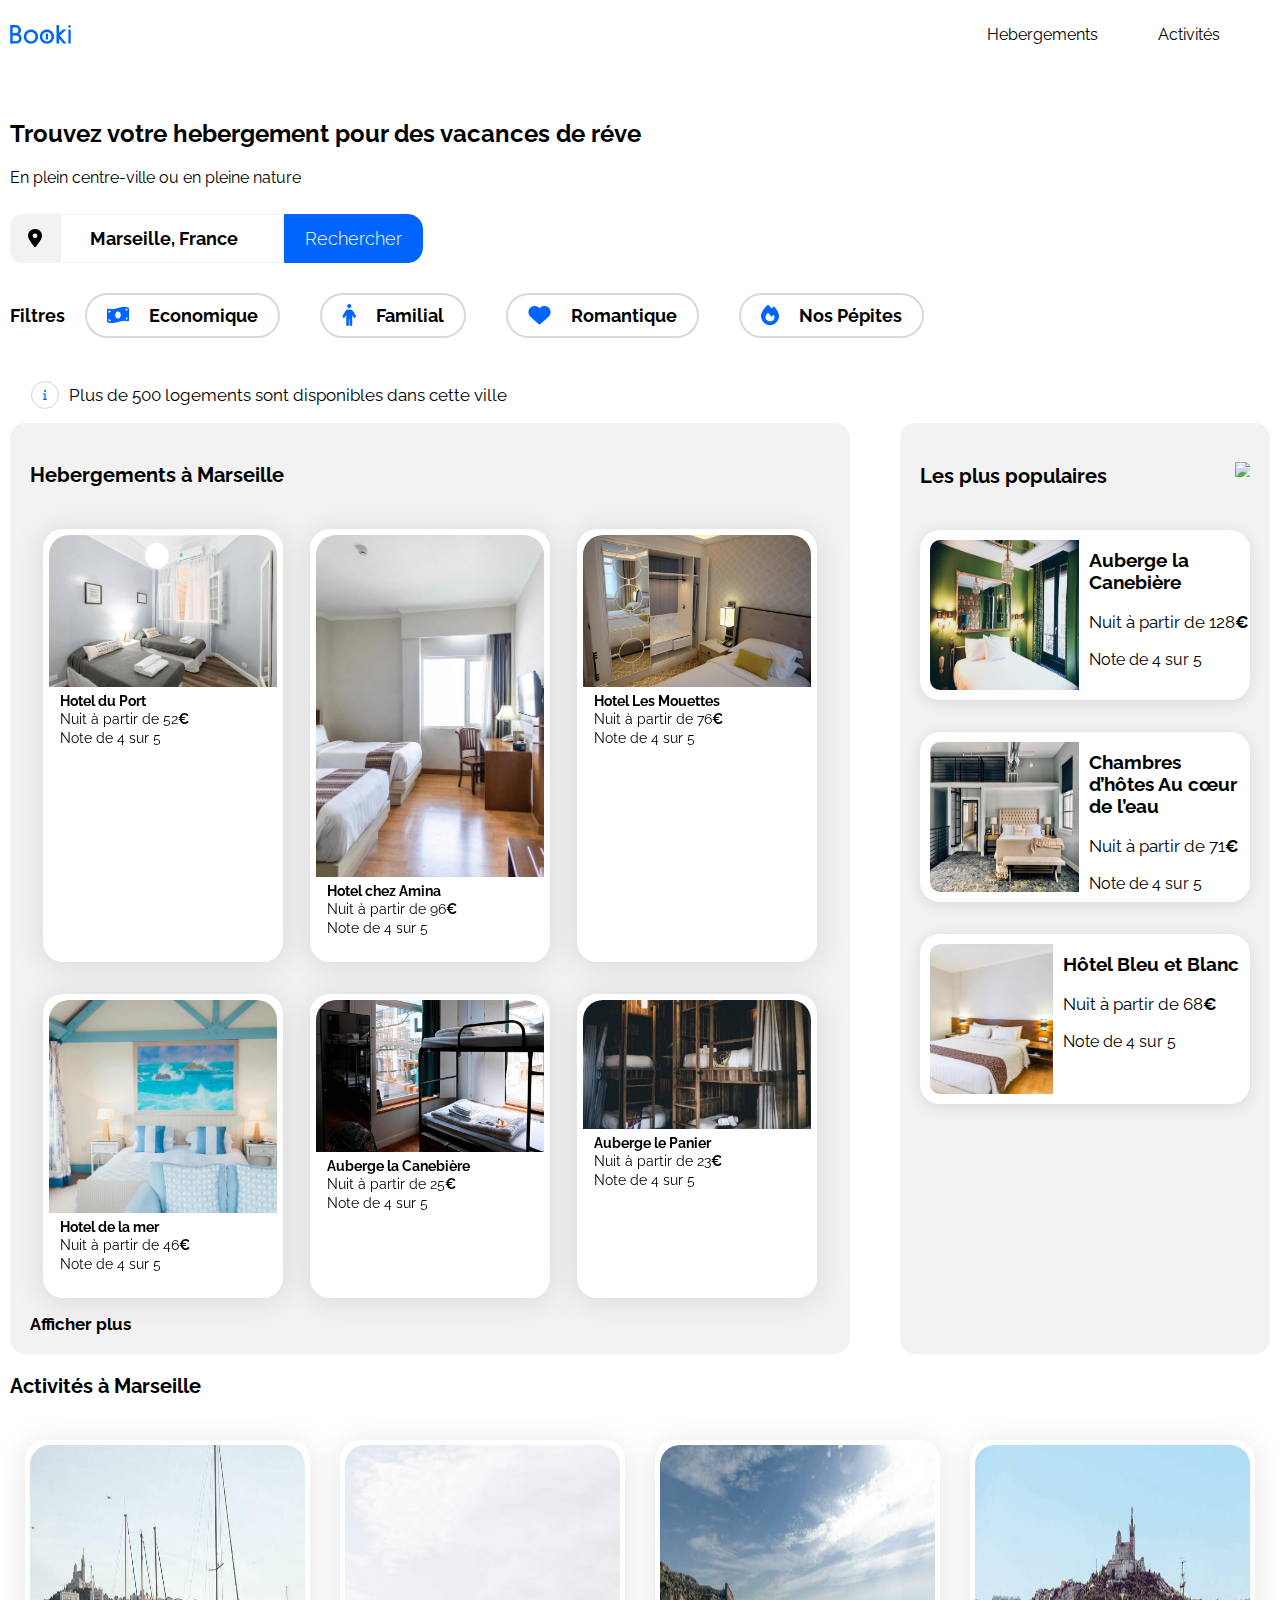
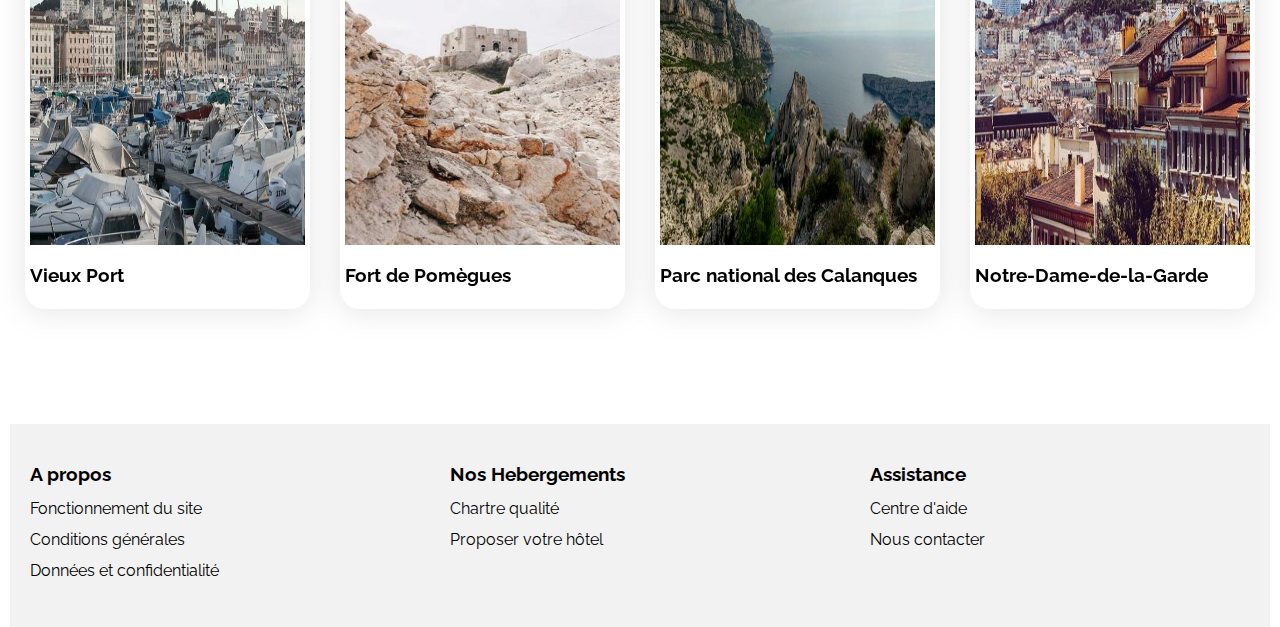
==== commit a16ca941: "modif responsive mobile tablette soutenance" ====
--- a/index.html
+++ b/index.html
@@ -15,33 +15,35 @@
 </head>
 
 <body class="main-container">
+    
     <header>
         <img class="imglogo" src="images/logo/Booki.png" alt="Booki">
         <div class="container-header-link"><a href="#hebergements">Hebergements</a>
             <a href="#activites">Activités</a></div>
     </header>
-    <h2>Trouvez votre hebergement pour des vacances de réve</h2>
-    <h5>En plein centre-ville ou en pleine nature</h5>
-    <form action="#" method="post">
-        <div><img src="images/Marqueur.png" alt="Marqueur" /></div><input type="search"
-            placeholder="Marseille, France"><button class="searchbar-smartphone" type="button"><img
-                src="images/Button.png" alt="La Loupe"></button><button class="searchbar-pc"
-            type="button">Rechercher</button>
-    </form>
-    <div class="filters">
-        <h6>Filtres</h6>
-        <ul class="ul-header">
-            <li class="header-li"><button><img src="images/Vector.png" alt="Vector">Economique</button></li>
-            <li class="header-li"><button><img src="images/bonhomme.png" alt="bonhomme">Familial</button></li>
-            <li class="header-li"><button><img src="images/Coeur.png" alt="Coeur">Romantique</button></li>
-            <li class="header-li"><button><img src="images/Pepite.png" alt="Pepite">Nos Pépites</button></li>
-        </ul>
-    </div>
-    <div class="icon">
-        <span id="icon_info" alt="info"></span>
-        <p>Plus de 500 logements sont disponibles dans cette ville</p>
-    </div>
+
     <main>
+        <h2>Trouvez votre hebergement pour des vacances de réve</h2>
+        <h5>En plein centre-ville ou en pleine nature</h5>
+        <form action="#" method="post">
+            <div><img src="images/Marqueur.png" alt="Marqueur" /></div><input type="search"
+                placeholder="Marseille, France"><button class="searchbar-smartphone" type="button"><img
+                    src="images/Button.png" alt="La Loupe"></button><button class="searchbar-pc"
+                type="button">Rechercher</button>
+        </form>
+        <div class="filters">
+            <h6>Filtres</h6>
+            <ul class="ul-header">
+                <li class="header-li"><button><img src="images/Vector.png" alt="Vector">Economique</button></li>
+                <li class="header-li"><button><img src="images/bonhomme.png" alt="bonhomme">Familial</button></li>
+                <li class="header-li"><button><img src="images/Coeur.png" alt="Coeur">Romantique</button></li>
+                <li class="header-li"><button><img src="images/Pepite.png" alt="Pepite">Nos Pépites</button></li>
+            </ul>
+        </div>
+        <div class="icon">
+            <span id="icon_info" alt="info"></span>
+            <p>Plus de 500 logements sont disponibles dans cette ville</p>
+        </div>
         <section class="hebergements-and-populaires">
             <div class="hebergements">
                 <h4 id="hebergements">Hebergements à Marseille</h4>
@@ -158,11 +160,16 @@
                     </article>
 
                 </div>
-                <p>Afficher plus</p>
+                <div class="afficher">Afficher plus</div>
             </div>
 
             <div class="populaires">
-                <h4>Les plus populaires</h4>
+                <div class="les_plus_populaires">
+                    Les plus populaires
+                    <img class="imglogopop" src="images/iconpop.png" alt="iconpop">
+                </div>
+
+
                 <div class="populaires-cards">
                     <article class="cards2">
                         <img src="./images/hebergements/emile-guillemot.jpg"
--- a/css/style.css
+++ b/css/style.css
@@ -19,7 +19,7 @@
     height: 100%;
     width: 100%;
     margin: 0 auto;
-    padding: 0 50px;
+    padding: 0 10px;
     box-sizing: border-box;
 }
 
@@ -46,10 +46,10 @@
     font-weight: 700;
 }
 
-h1,
 h4 {
 
     margin-top: 20px;
+    font-size: 20px;
 }
 
 h2 {
@@ -68,25 +68,25 @@
 p {
     font-family: 'Raleway';
     font-style: normal;
-    font-size: 18px;
+    font-size: 17px;
     line-height: 21px;
 }
 
 .icon {
     display: flex;
     align-items: center;
+    margin-left: 21px;
 }
 
 #icon_info {
     display: block;
-    width: 3px;
     height: 0px;
     background-image: url("../images/info.png");
     background-repeat: no-repeat;
     background-position: center;
     border: solid 1px lightgray;
     border-radius: 50%;
-    padding: 12px;
+    padding: 13px;
     margin-right: 10px;
 }
 
@@ -136,7 +136,6 @@
 .ul-header {
     display: flex;
     list-style: none;
-    width: 10px;
 }
 
 
@@ -152,7 +151,7 @@
     border: black;
     border: 2px solid #D9D9D9;
     border-radius: 25px;
-    width: 198px;
+    width: 100%;
     display: flex;
     justify-content: space-around;
     align-items: center;
@@ -241,7 +240,7 @@
 
 .hebergements-and-populaires {
     display: flex;
-    margin: 2%;
+    margin: 0;
     width: 100%;
     height: 70%;
 
@@ -250,7 +249,6 @@
 /****** Hebergements ***********/
 
 .hebergements {
-
     padding: 20px;
     margin-right: 25px;
     background: #F2F2F2;
@@ -262,54 +260,49 @@
 .hebergementcard {
     display: flex;
     flex-wrap: wrap;
-    width: 895px;
-    height: 470px;
-    margin-top: 46px;
-    margin-bottom: 92px;
-}
-
-
+    width: 100%;
+    height: auto;
+}
 
 .hebergements .card {
-
     background-color: white;
     border-radius: 20px;
-
     filter: drop-shadow(0px 3px 15px rgba(0, 0, 0, 0.1));
     padding: 0px 0px 26px;
-
-    margin: 2%;
-    flex: 1;
-
+    margin: 2% auto;
+    width: 30%;
 }
 
 .hebergements .card .img {
-    height: 101px;
-    width: 246px;
+    display: flex;
+    height: auto;
+    width: 95%;
+    margin: 6px auto;
     border-top-left-radius: 20px;
     border-top-right-radius: 20px;
-    border: 8px solid #FFFFFF;
 }
 
 .hebergements .card .card-content {
-    margin-left: 10px;
-}
-
-.hebergements .card .card-txt,
+    margin-left: 17px;
+}
+
 .hebergements .card .card-rating,
 .hebergements .card .card-subtitle,
 .hebergements .card .card-content .card-txt .card-title {
-
     margin: 0px;
     height: 10%;
+    font-size: 14px;
 }
 
 
 .hebergements .card-title {
-    font-size: 16px;
+    font-size: 2.2vh;
     margin-top: 20px;
 }
-
+.afficher{
+    font-weight: bold;
+    font-size: 17px;
+}
 /****** Populaires ***********/
 
 .populaires {
@@ -336,7 +329,7 @@
 
 .populaires-cards .cards2 {
     display: flex;
-    width: 380px;
+    width: 100%;
     height: 170px;
     background: white;
     box-shadow: 0px 3px 15px rgba(0, 0, 0, 0.1);
@@ -384,6 +377,23 @@
     height: auto;
 }
 
+.imglogopop{
+    margin-bottom: 14px;
+    width: 15px;
+    height: 15px; 
+}
+
+.les_plus_populaires{
+    display: flex;
+    align-items: center;
+    flex-direction: row;
+    justify-content: space-between;
+    font-size: 20px;
+    font-weight: bold;
+    margin-bottom: 30px;
+    margin-top: 19px;
+}
+
 /*********Activities*********/
 
 .activites {
@@ -404,11 +414,12 @@
     filter: drop-shadow(0px 3px 15px rgba(0, 0, 0, 0.1));
     margin: 15px;
     width: 50%;
+    height: 100%;
 }
 
 .activites .cards1 .img2 {
     width: 100%;
-    height: 380px;
+    height: 400px;
     border-top-left-radius: 20px;
     border-top-right-radius: 20px;
 }
@@ -420,13 +431,10 @@
 footer {
     display: flex;
     align-items: flex-start;
-    padding: 20px;
     margin-top: 100px;
     justify-content: space-between;
     background-color: #F2F2F2;
     width: 100%;
-    height: 200px;
-    margin-bottom: -30px;
 }
 
 footer .articlefooter {
@@ -453,7 +461,6 @@
     display: flex;
     flex-direction: column;
     align-items: left;
-    height: 163px;
     width: 300px;
     margin: 0;
     padding: 0;
@@ -472,34 +479,39 @@
 }
 
 
-
-
 /* Le code ci-dessous correspond à la version responsive uniquement */
 /****** Media queries Tabelle ***********/
 
 
-@media (max-width: 1024px) {
+@media screen and (max-width: 1024px){
 
     h6 {
         width: 85%;
     }
 
+    h4{
+        margin-left: 25px;
+    }
     .main-container {
         height: 100%;
         width: 100%;
-        padding: 0px;
-        margin: 0 43px;
     }
 
     /************header***********/
 
     header {
-        width: 85%;
+        display: flex;
+        justify-content: space-between;
+        align-items: center;
+        padding: 0 18px;
+        margin: 0 auto;
+        width: 100%;
     }
 
     .container-header-link {
         margin-right: 0px;
     }
+
 
     /******** Liste *********/
 
@@ -534,78 +546,105 @@
     /******** hebergements-and-populaires ********/
 
     .hebergements-and-populaires {
-        margin: 0;
-        flex-direction: column;
+        display: flex;
+        flex-direction: column;
+        align-items: center;
+        margin: 0 auto;
         width: 100%;
     }
 
     /******** Hebergements ********/
 
     .hebergements {
-        margin: 0;
-        width: 82%;
-        ;
+        display: flex;
+        flex-direction: column;
+        width: 100%;
+        margin: 0px;
+        padding: 0px;
+        height: 790px;
     }
 
     .hebergementcard {
-        width: 836px;
-        height: 554px;
-        margin-left: 31px;
-        margin: 0 0px;
-        padding: 0px;
+        display: flex;
+        flex-wrap: wrap;
+        align-items: center;
+        width: 100%;
+        height: 640px;
+        margin: 0 auto;
+        padding: 0;
 
     }
 
     .hebergements .card .img {
-        width: 229px;
-    }
-
-    .hebergements article.card {
-       
-        width: 177px;
-        height: 165px;
-
-    }
-
-    /********* Populaires**********/
+        width: 94%;
+    }
+
+    .hebergements article.card { 
+        width: 30%;
+        height: fit-content;
+    }
+
+    .afficher{
+        margin-top: 24px;
+        margin-left: 16px;
+    }
+
+    /********* Populaires**********/*
+
+    .les_plus_populaires{
+        margin-left: 20px;
+    }
+
+    .imglogopop{
+        margin-right: 20px;
+    }
 
     .populaires {
         flex: 85%;
-        margin-left: 0;
-        margin-top: 25px;
-        width: 82%;
-        padding-bottom: 43px;
+        margin: 0px;
+        margin-top: 45px;
+        width: 100%;
+        padding: 0px;
+    
     }
 
     .populaires-cards {
         display: flex;
         flex-direction: row;
+        justify-content: center;
         width: 100%;
     }
 
     .populaires-cards .cards2 {
         width: 30%;
+        height: 170px;
+        margin: 3px;
+    }
+
+    .populaires-cards .card-title {
+        font-size: 76%;
+    }
+
+    .populaires-cards .card-subtitle {
+        font-size: 70%;
+    }
+
+    .populaires-cards .cards2 img {
         height: auto;
-
-    }
-
-    .populaires-cards .card-title {
-        font-size: 14px;
-    }
-
-    .populaires-cards .card-subtitle {
-        font-size: 13px;
-    }
-
-    .populaires-cards .cards2 img {
-        height: 122px;
-
-    }
-
+        width: 45%;
+
+    }
+    .iconpop {
+        width: 10px;
+        height: 10px;
+    }
     /********** Activités***********/
 
     .activites {
-        width: 88%;
+        display: flex;
+        align-items: center;
+        width: 100%;
+        margin: 0 auto;
         padding-top: 37px;
     }
 
@@ -618,34 +657,44 @@
 
     .activites .cards1 .img2 {
         width: 100%;
-        height: 200px;
+        height: 63%;
         border-top-left-radius: 20px;
         border-top-right-radius: 20px;
     }
 
     /********** Footer ***********/
+
     footer {
-        width: 83%;
-    }
-
+        width: 100%;
+    }
 
     footer ul {
         width: 100%;
     }
 
     footer .articlefooter {
-        padding: 0px;
+        padding: 3%;
         width: 30%;
     }
-
-
 
 }
 
 /* Le code ci-dessous correspond à la version responsive uniquement */
 /****** Media queries Mobile ***********/
 
-@media (max-width: 768px) {
+@media screen and (max-width: 768px){
+
+    html {
+        width: 100%;
+    }
+
+    main {
+        display: flex;
+        flex-direction: column;
+        align-items: center;
+        width: 80%;
+        margin: 0 auto;
+    }
 
     /**********Formulaire*********/
 
@@ -658,7 +707,7 @@
     }
 
     form {
-        margin: 35px 11px;
+        margin: 35px 24px;
     }
 
     form button {
@@ -677,58 +726,63 @@
     }
 
     /**********Général************/
-    p {
+    
+    .icon p {
         margin-right: 72px;
         margin-left: 22px;
-    }
-
-    .main-container {
-        padding: 0;
+    } 
+
+    .main-container { 
         margin: 0;
-    }
-
-    h1,
+        width: 100%;
+    }
+
+   
     h4 {
-        font-size: 100%;
-        margin-left: 10px;
+        width: 100%;
+        margin-top: 54px;
+        margin-bottom: 0px;
+        
     }
 
     h2,
     h5 {
         display: block;
         width: 100%;
-        margin: 0 auto;
-        margin-bottom: 10px;
-        inline-size: 370px;
         overflow-wrap: break-word;
         margin-top: 20px;
         margin-bottom: 20px;
         font-size: 14px;
-
-    }
-
-    h6 {
-        margin-left: 19px;
-    }
+    }
+
+  
 
     /*************** Liste ****************/
+
     .ul-header {
         display: flex;
+        justify-content: center;
+        align-items: center;
         flex-wrap: wrap;
         width: 100%;
         margin: 0 0px;
     }
 
-    ul .header-li {
+    .main-container ul .header-li {
         padding: 9px;
-        width: 147px;
-        margin: 0;
+        width: 39%;
+        margin: 2px;
+        
     }
 
     ul .header-li button {
-        width: 138px;
-        margin-left: 13px;
+        width: 100%;
         padding: 6px;
+        padding-left: 12px;
+        margin: 0 auto;
+        font-size: 80%;
+        text-align: left;
+        align-items: center;
     }
 
     ul img {
@@ -740,20 +794,19 @@
 
     /************ Header ************/
     header {
-        display: block;
-        width: 100%;
-        flex-direction: column;
+        display: flex;
+        flex-direction: column;
+        align-items: stretch;
+        padding: 0;
         margin: 0 auto;
         margin-top: 35px;
         margin-bottom: 30px;
         width: 100%;
-
     }
 
     header .imglogo {
-        margin: 0 153px;
+        margin: 0 auto;
         margin-bottom: 10px;
-
     }
 
     header .container-header-link a {
@@ -769,17 +822,15 @@
     }
 
     header .container-header-link {
-        max-width: 768px;
+        max-width: 100%;
         margin: 0;
     }
 
-
-
-
     /************* Hebergements et Populaire ************/
 
     .hebergements-and-populaires {
         display: flex;
+        align-items: center;
         flex-direction: column-reverse;
         width: 100%;
         margin-left: 5px;
@@ -788,44 +839,73 @@
     /************* Hebergements ************/
 
     .hebergements {
-        width: 108px;
+        display: flex;
+        flex-direction: column;
+        align-items: center;
+        width: 100%;
+        height: auto;
         background: none;
+        margin: 0 auto;
+        padding: 0;
     }
 
     .hebergementcard {
-        margin-top: 91px;
-        margin-left: 0px;
-        width: 100%;
-        margin-top: 10px;
+        display: flex;
+        flex-direction: column;
+        align-items: center;
+        margin: 0 auto;
+        margin-top: 14px;
+        width: 100%;
         height: 100%;
+        padding: 0;
     }
 
     .hebergements .card .img {
-        width: 295px;
-        height: 124px;
+        width: 94%;
+        height: 177px;
+        margin: 8px auto;
     }
 
     .hebergements article.card {
-        width: 404px;
-        height: 200px;
+        display: flex;
+        flex-direction: column;
+        width: 80%;
+        height: auto;
         margin: 20px 0;
+    
+    }
+
+    .hebergements .card-content {
+        margin: 6px 0 19px 10px;
+    }
+
+    .hebergements .card-title {
+        font-size: 110%;
+    }
+
+    .hebergementcard .card .card-content .card-txt .card-subtitle {
+        margin: 2% 0;
+    }
+    .afficher{
+        width: 100%;
     }
 
     /*********Populaires**********/
 
     .populaires {
-        display: block;
-        margin: 0;
-        align-items: center;
-        width: 85%;
-        padding: 10px;
-        margin-left: 0px;
+        display: flex;
+        flex-direction: column;
+        margin: 0 auto;
+        align-items: center;
+        width: 73%;
+        padding: 20px;
     }
 
     .populaires-cards {
         display: flex;
-        flex-direction: column;
-        width: 98%;
+        align-items: center;
+        flex-direction: column;
+        width: 100%;
         height: auto;
 
     }
@@ -833,21 +913,26 @@
     .populaires-cards .cards2 {
         display: flex;
         align-items: center;
-        width: 331px;
+        width: 100%;
         height: 145px;
     }
 
     .populaires-cards .cards2 img {
-        max-width: 90.67px;
-        max-height: 126px;
-    }
-
+        width: 32%;
+        height: 92%;
+    }
+
+    .les_plus_populaires { 
+        width: 100%;
+    
+    }
 
     /*********** Activités***********/
 
     .activites {
         display: flex;
         flex-direction: column;
+        align-items: center;
         height: 100%;
         margin: 0 auto;
         padding: 0;
@@ -856,34 +941,41 @@
 
     .activites .cards1 {
         display: flex;
-        margin: 30px 16px;
-        width: 86%;
+        flex-direction: column;
+        align-items: center;
+        margin: 30px auto;
+        padding: 0;
+        width: 80%;
         height: auto;
     }
 
     .activites .cards1 .img2 {
-        width: 313px;
-        height: 134px;
-    }
-
+        width: 93%;
+        height: 60%;
+        padding: 2%;
+    }
+
+    .activites h3 {
+        text-align: left;
+    }
 
     /**********Footer*********/
 
     footer {
         display: flex;
         flex-direction: column;
-        height: 473px;
-        margin: 0;
-        padding: 0 20px;
-        margin-top: 20px;
-        width: 100%;
+        height: 100%;
+        margin: 0px;
+        padding: 16px;
+        margin-top: 53px;
+        width: 100%;
+        font-size: 100%;
     }
 
     footer .articlefooter {
-        padding: 0px;
-        width: 58%;
-    }
-
-
+        padding: 0;
+        margin: 10%;
+        width: 100%;
+    }
 
 }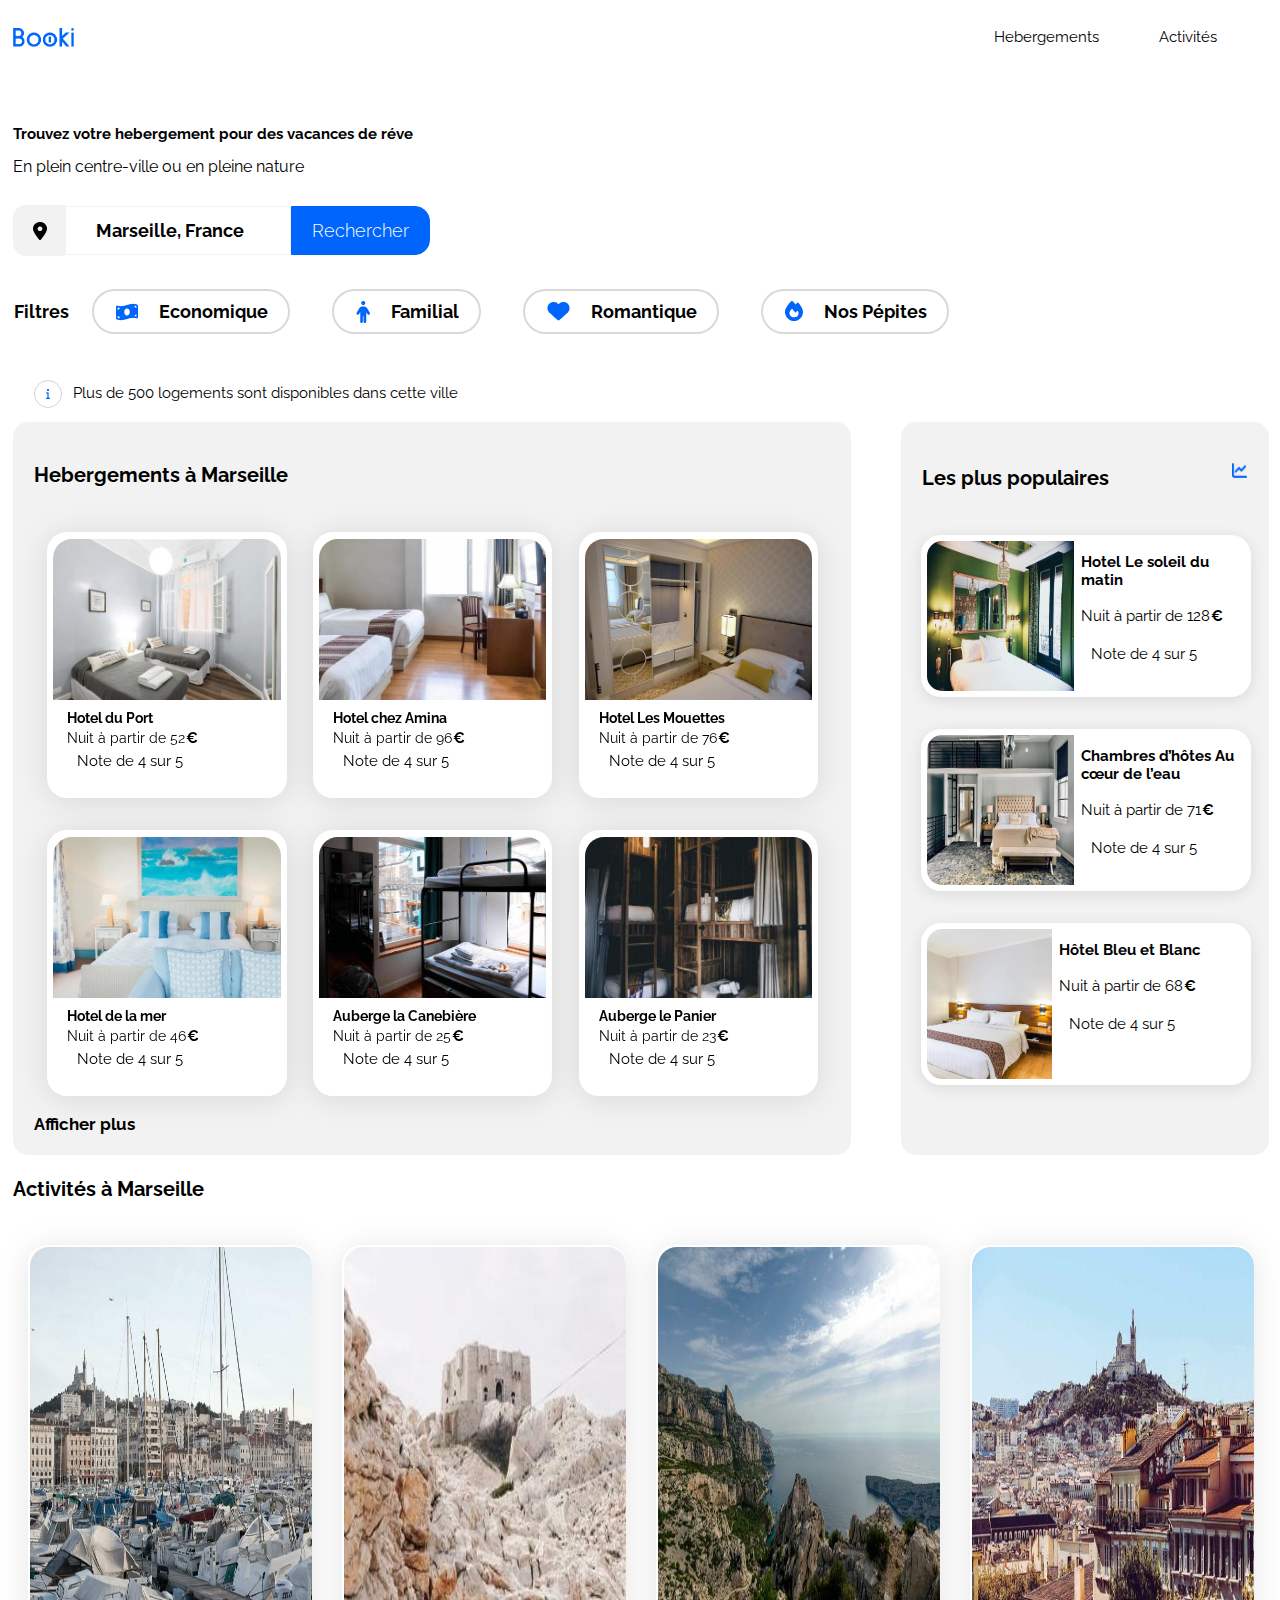
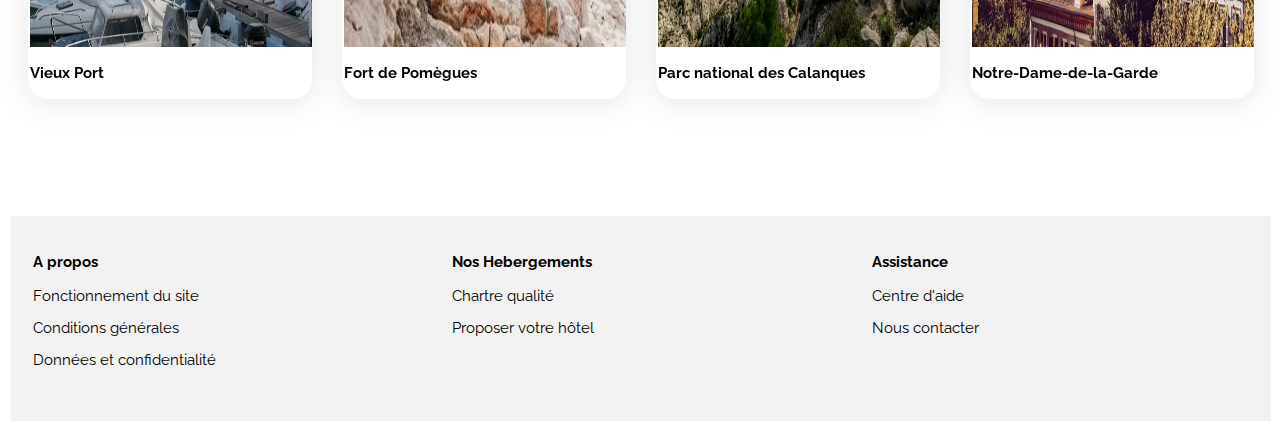
==== commit 19c66dcd: "Fixed responsive" ====
--- a/index.html
+++ b/index.html
@@ -176,7 +176,7 @@
                             alt="Image de la chambre d'hôtel montrant un lit">
                         <div class="containercard-content2">
                             <div class="card-txt">
-                                <h3 class="card-title">Auberge la Canebière</h3>
+                                <h3 class="card-title">Hotel Le soleil du matin</h3>
                                 <p class="card-subtitle">Nuit à partir de 128<span class="euro">€</span></p>
                             </div>
                             <div class="card-rating">
--- a/css/style.css
+++ b/css/style.css
@@ -2,7 +2,8 @@
 
 * {
     font-family: 'Raleway', sans-serif;
-    padding: 0;
+    padding: 1px;
+    font-size: 15px;
 }
 
 :root {
@@ -68,7 +69,7 @@
 p {
     font-family: 'Raleway';
     font-style: normal;
-    font-size: 17px;
+    font-size: 15px;
     line-height: 21px;
 }
 
@@ -338,14 +339,10 @@
 
 .populaires-cards .cards2 img {
     width: 45%;
-    height: 33%;
     border-top-left-radius: 20px;
     border-bottom-left-radius: 20px;
     margin-bottom: 5px;
-    margin: 0;
-    margin-top: 10px;
-    margin-bottom: 4px;
-    padding: 10px;
+    padding: 5px;
     margin: 0;
     height: 150px;
 }
@@ -410,7 +407,6 @@
     flex-direction: column;
     background-color: white;
     border-radius: 20px;
-    padding: 5px;
     filter: drop-shadow(0px 3px 15px rgba(0, 0, 0, 0.1));
     margin: 15px;
     width: 50%;
@@ -585,7 +581,7 @@
     }
 
     .afficher{
-        margin-top: 24px;
+        margin-top: 41px;
         margin-left: 16px;
     }
 
@@ -593,6 +589,7 @@
 
     .les_plus_populaires{
         margin-left: 20px;
+        margin-bottom: 0px;
     }
 
     .imglogopop{
@@ -613,12 +610,14 @@
         flex-direction: row;
         justify-content: center;
         width: 100%;
+        gap: 20px;
     }
 
     .populaires-cards .cards2 {
         width: 30%;
-        height: 170px;
-        margin: 3px;
+        height: 153px;
+        margin: 0px;
+        margin-bottom: 11px;
     }
 
     .populaires-cards .card-title {
@@ -631,7 +630,7 @@
 
     .populaires-cards .cards2 img {
         height: auto;
-        width: 45%;
+        width: 35%;
 
     }
     .iconpop {
@@ -651,7 +650,6 @@
     .activites .cards1 {
         width: 170px;
         display: flex;
-        flex: 1 0 90px;
         height: 293px;
     }
 
@@ -660,6 +658,9 @@
         height: 63%;
         border-top-left-radius: 20px;
         border-top-right-radius: 20px;
+    }
+    .activites h3 {
+        text-align: center;
     }
 
     /********** Footer ***********/
@@ -735,6 +736,7 @@
     .main-container { 
         margin: 0;
         width: 100%;
+        padding: 0;
     }
 
    
@@ -845,19 +847,16 @@
         width: 100%;
         height: auto;
         background: none;
-        margin: 0 auto;
-        padding: 0;
+       
     }
 
     .hebergementcard {
         display: flex;
         flex-direction: column;
         align-items: center;
-        margin: 0 auto;
         margin-top: 14px;
         width: 100%;
         height: 100%;
-        padding: 0;
     }
 
     .hebergements .card .img {
@@ -869,9 +868,8 @@
     .hebergements article.card {
         display: flex;
         flex-direction: column;
-        width: 80%;
+        width: 100%;
         height: auto;
-        margin: 20px 0;
     
     }
 
@@ -895,10 +893,10 @@
     .populaires {
         display: flex;
         flex-direction: column;
-        margin: 0 auto;
-        align-items: center;
-        width: 73%;
+        align-items: center;
+        width: 100%;
         padding: 20px;
+    
     }
 
     .populaires-cards {
@@ -934,25 +932,24 @@
         flex-direction: column;
         align-items: center;
         height: 100%;
-        margin: 0 auto;
+     
         padding: 0;
         width: 100%;
     }
 
     .activites .cards1 {
-        display: flex;
-        flex-direction: column;
+      
         align-items: center;
         margin: 30px auto;
         padding: 0;
-        width: 80%;
+        width: 100%;
         height: auto;
     }
 
     .activites .cards1 .img2 {
-        width: 93%;
-        height: 60%;
-        padding: 2%;
+        width: 100%;
+        height: 166px;
+        
     }
 
     .activites h3 {
@@ -965,17 +962,12 @@
         display: flex;
         flex-direction: column;
         height: 100%;
-        margin: 0px;
-        padding: 16px;
-        margin-top: 53px;
-        width: 100%;
-        font-size: 100%;
-    }
-
+        width: 100%;
+    }   
+        
     footer .articlefooter {
+        width: 100%;
         padding: 0;
-        margin: 10%;
-        width: 100%;
     }
 
 }